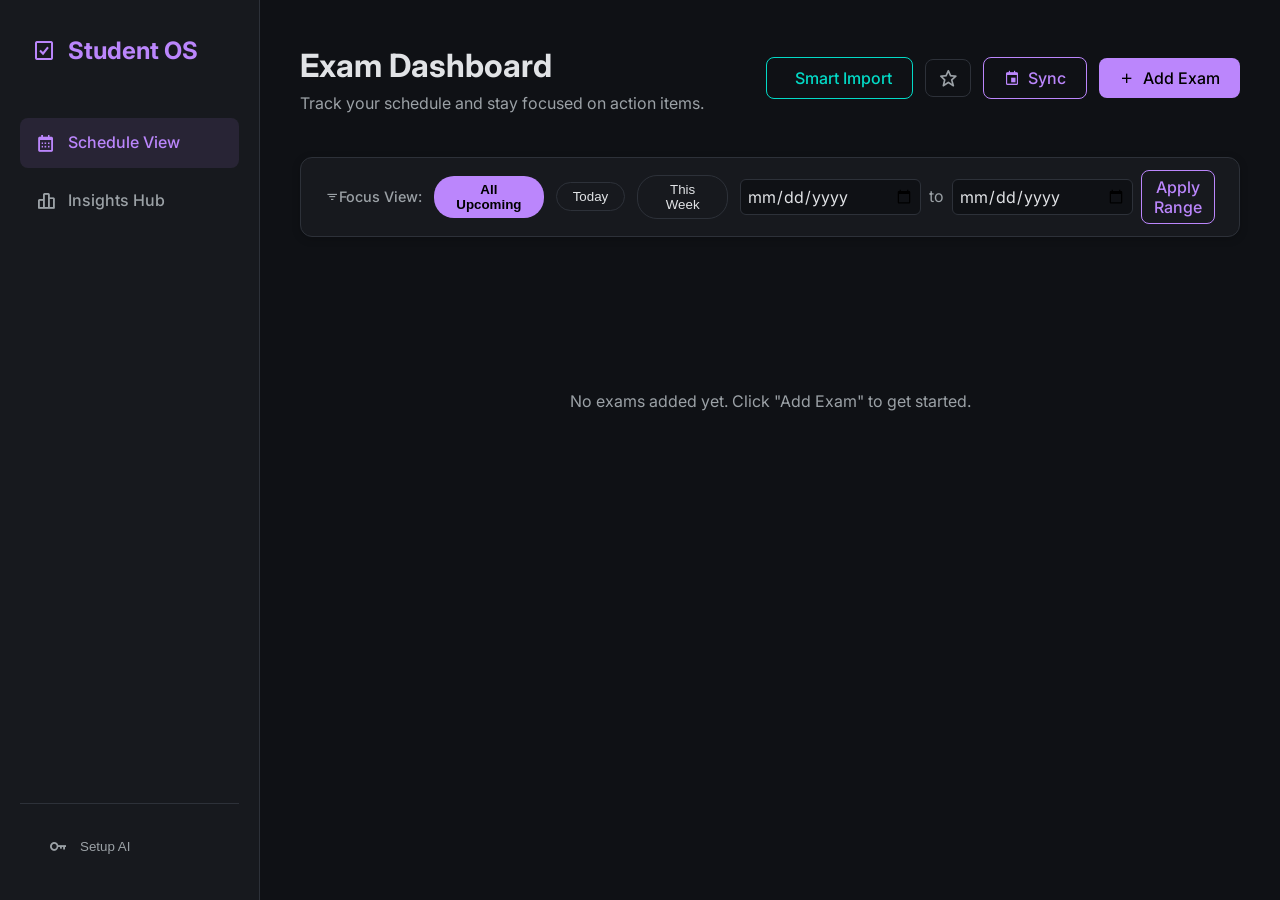
==== index.html @ a6739e1b "feat: initial architect setup for exam-dashboard" ====
<!DOCTYPE html>
<html lang="en">

<head>
    <meta charset="UTF-8">
    <meta name="viewport" content="width=device-width, initial-scale=1.0">
    <title>Exam Study Dashboard</title>
    <link rel="stylesheet" href="src/styles.css">
    <link href="https://fonts.googleapis.com/css2?family=Inter:wght@400;500;600;700&display=swap" rel="stylesheet">
    <link href="https://unpkg.com/boxicons@2.1.4/css/boxicons.min.css" rel="stylesheet">
    <script src="https://apis.google.com/js/api.js"></script>
    <script src="https://accounts.google.com/gsi/client"></script>
</head>

<body>
    <div class="app-layout">
        <!-- Persistent Sidebar -->
        <aside class="sidebar">
            <div class="sidebar-logo">
                <i class='bx bx-check-square'></i> Student OS
            </div>
            <nav class="nav-menu">
                <div class="nav-item">
                    <a href="index.html" class="sidebar-link active">
                        <i class='bx bx-calendar'></i> Schedule View
                    </a>
                </div>
                <div class="nav-item">
                    <a href="analytics.html" class="sidebar-link">
                        <i class='bx bx-bar-chart-alt-2'></i> Insights Hub
                    </a>
                </div>
            </nav>

            <div class="sidebar-footer" style="margin-top: auto; padding-top: 20px; border-top: 1px solid var(--border-color);">
                <button id="api-settings-btn" class="sidebar-link" style="width: 100%; background: transparent; border: none; cursor: pointer; text-align: left; transition: all 0.3s;">
                    <i class='bx bx-key'></i> <span id="api-key-label">Setup AI</span>
                </button>
            </div>
        </aside>

        <div class="app-container">
            <header class="app-header">
                <div class="header-content">
                    <h1>Exam Dashboard</h1>
                    <p>Track your schedule and stay focused on action items.</p>
                </div>
                
                <div class="header-actions" style="display: flex; gap: 12px; align-items: center;">
                    <button id="smart-import-btn" class="secondary-btn" title="AI Import">
                        <i class='bx bx-sparkles'></i> Smart Import
                    </button>
                    <button id="open-vault-btn" class="icon-btn" title="Special Dates"
                        style="background: transparent; color: var(--text-secondary); border: 1px solid var(--border-color); padding: 8px 12px; border-radius: 8px; display: flex; align-items: center; gap: 4px;">
                        <i class='bx bx-star'></i>
                    </button>
                    <button id="header-sync-btn" class="secondary-btn" title="Calendar Sync">
                        <i class='bx bx-calendar-event'></i> Sync
                    </button>
                    <button id="add-exam-btn" class="primary-btn">
                        <i class='bx bx-plus'></i> Add Exam
                    </button>
                </div>
            </header>

        <main class="dashboard">
            <!-- Time Filters Control Bar -->
            <div class="filter-bar" style="display: flex; gap: 12px; background: var(--surface-color); padding: 12px 24px; border-radius: 12px; box-shadow: 0 2px 8px rgba(0,0,0,0.2); border: 1px solid var(--border-color); margin-bottom: 24px; align-items: center;">
                <span class="filter-label" style="color: var(--text-secondary); font-size: 0.9rem; font-weight: 500; flex-shrink: 0; white-space: nowrap;"><i class='bx bx-filter'></i> Focus View:</span>
                <button class="filter-btn active" data-filter="all" style="background: var(--primary-color); color: #000; border: none; padding: 6px 16px; border-radius: 20px; font-weight: 600; cursor: pointer;">All Upcoming</button>
                <button class="filter-btn" data-filter="today" style="background: transparent; color: var(--text-primary); border: 1px solid var(--border-color); padding: 6px 16px; border-radius: 20px; font-weight: 500; cursor: pointer;">Today</button>
                <button class="filter-btn" data-filter="week" style="background: transparent; color: var(--text-primary); border: 1px solid var(--border-color); padding: 6px 16px; border-radius: 20px; font-weight: 500; cursor: pointer;">This Week</button>
                <div class="custom-range-picker" style="margin-left: auto; display: flex; align-items: center; gap: 8px; flex-shrink: 0;">
                    <input type="date" id="filter-start-date" style="padding: 6px; border-radius: 6px; border: 1px solid var(--border-color); background: var(--bg-color); color: var(--text-primary); font-family: 'Inter';">
                    <span class="range-separator" style="color: var(--text-secondary)">to</span>
                    <input type="date" id="filter-end-date" style="padding: 6px; border-radius: 6px; border: 1px solid var(--border-color); background: var(--bg-color); color: var(--text-primary); font-family: 'Inter';">
                    <button class="secondary-btn" id="apply-custom-filter-btn" style="padding: 6px 12px;">Apply Range</button>
                </div>
            </div>

            <div class="closest-exam-section" id="closest-exam-section">
                <!-- Highlighted closest exam will go here -->
            </div>

            <div class="exams-grid" id="exams-grid">
                <!-- Exam cards will be rendered here -->
            </div>

            <!-- Special Dates Vault (Hidden Sidebar) -->
            <aside id="special-vault" class="vault-sidebar">
                <div class="vault-header">
                    <h2><i class='bx bx-star'></i> Special Dates</h2>
                    <button class="icon-btn close-vault-btn" id="close-vault-btn"><i class='bx bx-x'></i></button>
                </div>
                <p class="vault-desc">Moed C and Special exams are kept here until needed to keep your main dashboard
                    clean.</p>
                <div class="vault-grid" id="vault-grid">
                    <!-- Vaulted cards rendered here -->
                </div>
            </aside>

        </main>
    </div>

    <!-- Smart Import Modal -->
    <div id="import-modal" class="modal">
        <div class="modal-content">
            <div class="modal-header">
                <h2>Smart Import Exams</h2>
                <button class="close-btn" id="close-import-btn"><i class='bx bx-x'></i></button>
            </div>
            <div class="form-group">
                <label for="import-text">Paste Exam Schedule</label>
                <textarea id="import-text" rows="6"
                    placeholder="Paste text containing dates, times, and exam names...&#10;Example:&#10;Calculus III - 15/04/2026 at 14:00&#10;May 2nd 10am: Physics Midterm"></textarea>
                <p style="font-size: 0.8rem; color: var(--text-secondary); margin-top: 8px;">Our AI-powered parser will
                    automatically extract the details.</p>
            </div>

            <div id="import-preview-section" style="display: none;">
                <h3 style="margin: 16px 0 8px; font-size: 1rem;">Detected Exams (<span id="detected-count">0</span>)
                </h3>
                <div id="import-preview-list"
                    style="max-height: 200px; overflow-y: auto; background: var(--bg-color); border-radius: 8px; border: 1px solid var(--border-color); padding: 8px;">
                    <!-- Preview items go here -->
                </div>
            </div>

            <div class="modal-footer" style="display: flex; gap: 12px;">
                <button id="parse-text-btn" class="secondary-btn full-width">Preview</button>
                <div id="import-actions" style="display: none; width: 100%; gap: 12px;">
                    <button id="back-to-edit-btn" class="secondary-btn" style="flex: 1;">Back to Edit</button>
                    <button id="confirm-import-btn" class="primary-btn" style="flex: 2;">Import Selected</button>
                </div>
            </div>
        </div>
    </div>

    <!-- Add Exam Modal -->
    <div id="exam-modal" class="modal">
        <div class="modal-content">
            <div class="modal-header">
                <h2>Add New Exam</h2>
                <button class="close-btn" id="close-modal-btn"><i class='bx bx-x'></i></button>
            </div>
            <form id="exam-form">
                <div class="form-group">
                    <label for="exam-title">Exam Title</label>
                    <input type="text" id="exam-title" required placeholder="e.g., Advanced Mathematics" list="course-list">
                    <datalist id="course-list">
                        <!-- Options will be populated via JS -->
                    </datalist>
                </div>
                <div class="form-row">
                    <div class="form-group" style="flex: 2;">
                        <label for="exam-date">Date</label>
                        <input type="date" id="exam-date" required>
                    </div>
                    <div class="form-group" style="flex: 1.5;">
                        <label for="exam-time">Time</label>
                        <input type="time" id="exam-time">
                    </div>
                </div>
                    <div class="form-group" style="flex: 1;">
                        <label for="exam-moed">Moed</label>
                        <select id="exam-moed">
                            <option value="">None</option>
                            <option value="A">Moed A</option>
                            <option value="B">Moed B</option>
                            <option value="C">Moed C / Special</option>
                        </select>
                    </div>
                </div>
                <div class="form-group">
                    <label>Syllabus Topics (Preparation for Harvester)</label>
                    <div style="padding: 12px; background: rgba(187, 134, 252, 0.05); border: 1px dashed var(--primary-color); border-radius: 8px; color: var(--text-secondary); font-size: 0.9rem; margin-bottom: 12px;">
                        <i class='bx bx-info-circle' style="color: var(--primary-color);"></i> Topics will be auto-generated by the Syllabus Harvester module in a future update.
                    </div>
                </div>
                <div class="form-group">
                    <label>Study Checklist</label>
                    <div class="checklist-input-group">
                        <input type="text" id="checklist-item-input" placeholder="Add a study topic...">
                        <button type="button" id="add-checklist-item-btn" class="secondary-btn">Add</button>
                    </div>
                    <ul id="checklist-preview" class="checklist-preview">
                        <!-- Preview checklist items here -->
                    </ul>
                </div>
                <div class="modal-footer">
                    <button type="submit" class="primary-btn full-width">Save Exam</button>
                </div>
            </form>
        </div>
    </div>
    <!-- Conflict Resolution Modal -->
    <div id="conflict-modal" class="modal">
        <div class="modal-content">
            <div class="modal-header">
                <h2>Resolve Schedule Conflict</h2>
                <button class="close-btn" id="close-conflict-btn"><i class='bx bx-x'></i></button>
            </div>
            <div style="padding-bottom: 16px;">
                <p style="color: var(--text-secondary); margin-bottom: 16px; font-size: 0.95rem;">
                    These exams overlap. Choose one as your <strong>Main Focus</strong>. The other will be marked as
                    <strong>Delayed</strong> for Moed B/Special.<br><br>
                    <small><em>Tip: Priority should be given to a repeating mandatory course (קורס חובה
                            חוזר).</em></small>
                </p>
                <div id="conflict-options"
                    style="display: flex; flex-direction: column; gap: 12px; margin-bottom: 20px;">
                    <!-- Radio buttons will be injected here -->
                </div>
            </div>
            <div class="modal-footer">
                <button id="save-conflict-btn" class="primary-btn full-width">Confirm Main Focus</button>
            </div>
        </div>
    </div>
    <!-- Compare/Lift Modal for Stacked Cards -->
    <div id="compare-modal" class="modal">
        <div class="modal-content" style="max-width: 800px;">
            <div class="modal-header">
                <h2>Exam Stack Details</h2>
                <button class="close-btn" id="close-compare-btn"><i class='bx bx-x'></i></button>
            </div>
            <div style="padding-bottom: 16px;">
                <p style="color: var(--text-secondary); margin-bottom: 24px; font-size: 0.95rem;">
                    Here are the conflicting exams currently grouped in this stack.
                </p>
                <div id="compare-grid" class="exams-grid"
                    style="grid-template-columns: repeat(auto-fit, minmax(300px, 1fr));">
                    <!-- Cards will be injected here -->
                </div>
            </div>
            <div class="modal-footer" style="display: flex; gap: 12px; justify-content: flex-end;">
                <button id="switch-conflict-btn" class="secondary-btn"><i class='bx bx-transfer'></i> Switch
                    Selection</button>
                <button id="undo-conflict-btn" class="danger-btn"><i class='bx bx-undo'></i> Reset Conflict</button>
                <button id="close-compare-footer-btn" class="primary-btn">Done</button>
            </div>
        </div>
    </div>
    <!-- Google Sync Review Modal -->
    <div id="sync-modal" class="modal">
        <div class="modal-content" style="max-width: 600px;">
            <div class="modal-header">
                <h2>Google Calendar Sync</h2>
                <button class="close-btn" id="close-sync-modal-btn"><i class='bx bx-x'></i></button>
            </div>
            <div style="padding-bottom: 16px;">
                <p style="color: var(--text-secondary); margin-bottom: 16px; font-size: 0.95rem;">
                    The dashboard is the master. Syncing will overwrite events in your <strong>'Student OS - Test'</strong> calendar.
                </p>
                <div id="sync-review-list" style="display: flex; flex-direction: column; gap: 8px; max-height: 400px; overflow-y: auto; background: var(--bg-color); border-radius: 8px; border: 1px solid var(--border-color); padding: 8px;">
                    <!-- Sync items injected here -->
                </div>
            </div>
            <div class="modal-footer" style="display: flex; gap: 12px;">
                <button id="start-sync-btn" class="primary-btn full-width">Start Syncing</button>
            </div>
        </div>
    </div>

    <script type="module" src="./src/app.js?v=3"></script>
    <script type="module" src="./src/google_sync.js"></script>
    <script type="module" src="./src/api_modal_manager.js"></script>
</body>

</html>
---- src/styles.css ----
:root {
    --bg-color: #0f1115;
    --surface-color: #17191e;
    --surface-hover: #1e2128;
    --primary-color: #bb86fc;
    --primary-hover: #9c63e6;
    --secondary-color: #03dac6;
    --text-primary: #e1e3e6;
    --text-secondary: #9ba1a6;
    --danger-color: #ff5252;
    --border-color: #2d3139;
    --card-radius: 12px;
    --transition-speed: 0.3s;
    --sidebar-width: 260px;
}

/* Analytics Page Specific Theme (Deep Blue / Slate) */
body.analytics-page {
    --bg-color: #0a0f1d;
    --surface-color: #111a2e;
    --surface-hover: #16223b;
    --primary-color: #4facfe;
    --primary-hover: #00f2fe;
    --border-color: #1d2b4a;
}

* {
    box-sizing: border-box;
    margin: 0;
    padding: 0;
}

body {
    font-family: 'Inter', sans-serif;
    background-color: var(--bg-color);
    color: var(--text-primary);
    line-height: 1.6;
    -webkit-font-smoothing: antialiased;
}

.app-layout {
    display: flex;
    min-height: 100vh;
}

.sidebar {
    width: var(--sidebar-width);
    height: 100vh;
    background-color: var(--surface-color);
    border-right: 1px solid var(--border-color);
    position: fixed;
    top: 0;
    left: 0;
    padding: 32px 20px;
    display: flex;
    flex-direction: column;
    z-index: 1000;
    transition: width var(--transition-speed);
}

.sidebar-logo {
    font-size: 1.5rem;
    font-weight: 700;
    color: var(--primary-color);
    display: flex;
    align-items: center;
    gap: 12px;
    margin-bottom: 48px;
    padding: 0 12px;
}

.nav-menu {
    list-style: none;
    flex: 1;
}

.nav-item {
    margin-bottom: 8px;
}

.sidebar-link {
    display: flex;
    align-items: center;
    gap: 12px;
    padding: 12px 16px;
    color: var(--text-secondary);
    text-decoration: none;
    border-radius: 8px;
    font-weight: 500;
    transition: all var(--transition-speed);
}

.sidebar-link i {
    font-size: 1.25rem;
}

.sidebar-link:hover {
    background-color: var(--surface-hover);
    color: var(--text-primary);
}

/* Sidebar Footer (Stage 6.5) */
.sidebar-footer {
    padding: 0 12px;
    margin-top: auto;
}

#api-settings-btn.active {
    color: var(--secondary-color);
    background-color: rgba(3, 218, 198, 0.05);
}

#api-settings-btn.active i {
    color: var(--secondary-color) !important;
}

.sidebar-link.active {
    background-color: rgba(187, 134, 252, 0.1);
    color: var(--primary-color);
}

body.analytics-page .sidebar-link.active {
    background-color: rgba(79, 172, 254, 0.1);
    color: var(--primary-color);
}

.app-container {
    flex: 1;
    margin-left: var(--sidebar-width);
    padding: 40px;
    max-width: 1400px;
}

/* Header */
.app-header {
    display: flex;
    justify-content: space-between;
    align-items: center;
    margin-bottom: 40px;
    flex-wrap: wrap;
    gap: 16px;
}

.app-header h1 {
    font-size: 2rem;
    font-weight: 700;
}

.app-header p {
    color: var(--text-secondary);
    font-size: 1rem;
}

/* Buttons */
.primary-btn,
.secondary-btn,
.danger-btn {
    display: inline-flex;
    align-items: center;
    justify-content: center;
    gap: 8px;
    padding: 10px 20px;
    border: none;
    border-radius: 8px;
    font-size: 1rem;
    font-weight: 500;
    cursor: pointer;
    transition: background-color var(--transition-speed), transform 0.1s;
    font-family: 'Inter', sans-serif;
}

.primary-btn {
    background-color: var(--primary-color);
    color: #000;
}

.primary-btn:hover {
    background-color: var(--primary-hover);
    transform: translateY(-2px);
}

.secondary-btn {
    background-color: transparent;
    color: var(--primary-color);
    border: 1px solid var(--primary-color);
}

#smart-import-btn {
    border-color: var(--secondary-color);
    color: var(--secondary-color);
}

#smart-import-btn:hover {
    background-color: rgba(3, 218, 198, 0.1);
    box-shadow: 0 0 12px rgba(3, 218, 198, 0.2);
}

#api-settings-btn:hover {
    background-color: rgba(187, 134, 252, 0.1);
    box-shadow: 0 0 12px rgba(187, 134, 252, 0.2);
}

.secondary-btn:hover {
    background-color: rgba(187, 134, 252, 0.1);
}

.danger-btn {
    background-color: transparent;
    color: var(--danger-color);
    padding: 6px 12px;
}

.danger-btn:hover {
    background-color: rgba(207, 102, 121, 0.1);
}

.full-width {
    width: 100%;
}

/* Dashboard Sections */
.dashboard {
    display: flex;
    flex-direction: column;
    gap: 32px;
    transition: margin-right 0.3s ease;
    /* For when sidebar opens */
}

.dashboard.vault-open {
    margin-right: 320px;
}

.closest-exam-section {
    margin-bottom: 24px;
}

/* Vault Sidebar */
.vault-sidebar {
    position: fixed;
    top: 200px; /* Offset to stay below header buttons */
    right: -360px;
    width: 320px;
    height: calc(100vh - 200px);
    background-color: var(--surface-color);
    border-left: 1px solid var(--border-color);
    box-shadow: -4px 0 15px rgba(0, 0, 0, 0.5);
    padding: 24px;
    overflow-y: auto;
    transition: right 0.3s ease;
    z-index: 900;
    display: flex;
    flex-direction: column;
}

/* Compact Filter Bar Animations */
.filter-label {
    transition: max-width 0.4s ease, opacity 0.3s ease, margin 0.3s ease;
    overflow: hidden;
    display: inline-flex !important;
    align-items: center;
    max-width: 150px;
    opacity: 1;
}

.dashboard.vault-open .filter-label {
    max-width: 0;
    opacity: 0;
    margin-right: -12px !important; /* Counteract the gap */
}

.range-separator {
    transition: opacity 0.3s ease;
}

.dashboard.vault-open .range-separator {
    opacity: 0;
}

.filter-bar {
    transition: gap 0.3s ease;
}

.dashboard.vault-open .filter-bar {
    gap: 8px;
}

.custom-range-picker input {
    transition: padding 0.3s ease, width 0.3s ease;
}

.dashboard.vault-open .custom-range-picker input {
    padding: 6px 4px;
}

.vault-sidebar.open {
    right: 0;
}

.vault-header {
    display: flex;
    justify-content: space-between;
    align-items: center;
    margin-bottom: 12px;
}

.vault-header h2 {
    font-size: 1.2rem;
    color: var(--primary-color);
    display: flex;
    align-items: center;
    gap: 8px;
}

.vault-desc {
    font-size: 0.85rem;
    color: var(--text-secondary);
    margin-bottom: 24px;
    line-height: 1.4;
}

.vault-grid {
    display: flex;
    flex-direction: column;
    gap: 16px;
}


/* Exam Card */
.exam-card {
    background-color: var(--surface-color);
    border-radius: var(--card-radius);
    padding: 24px;
    border: 1px solid var(--border-color);
    transition: transform var(--transition-speed), box-shadow var(--transition-speed);
}

.exam-card:hover {
    transform: translateY(-4px);
    box-shadow: 0 10px 20px rgba(0, 0, 0, 0.3);
}

.exam-card.highlighted {
    border: 2px solid var(--primary-color);
    box-shadow: 0 0 15px rgba(187, 134, 252, 0.2);
    position: relative;
}

.exam-card.highlighted::before {
    content: 'Closest Exam';
    position: absolute;
    top: -12px;
    left: 20px;
    background-color: var(--primary-color);
    color: #000;
    font-size: 0.75rem;
    font-weight: 700;
    padding: 4px 12px;
    border-radius: 12px;
    text-transform: uppercase;
}

.exam-card.overlap {
    border: 2px solid var(--danger-color);
    box-shadow: 0 0 10px rgba(207, 102, 121, 0.15);
}

.exam-card.delayed {
    opacity: 0.7;
    filter: grayscale(0.6);
    transition: opacity 0.3s, filter 0.3s;
}

.exam-card.delayed:hover {
    opacity: 0.9;
    filter: grayscale(0);
}

/* Deck of Cards Stack Logic */
.exam-stack {
    position: relative;
    width: 100%;
    cursor: pointer;
    transition: transform 0.2s ease;
}

.exam-stack:hover {
    transform: translateY(-2px);
}

.exam-stack .exam-card {
    position: relative;
    z-index: 10 !important;
    /* Main focus card is on top */
    transition: transform 0.3s ease, margin 0.3s ease, box-shadow 0.3s ease;
    box-shadow: 0 12px 32px rgba(0, 0, 0, 1) !important;
    transform: scale(0.94) !important;
    transform-origin: bottom center !important;
    /* Extremely deep shadow */
}



.exam-stack .exam-card.stacked-behind,
.exam-stack .exam-card.delayed.stacked-behind {
    position: absolute;
    top: 0;
    left: 0;
    width: 100%;
    z-index: 1 !important;
    /* Clean Center Deck: Only rotation, no translation offset */
    transform: rotate(5deg) !important;
    pointer-events: none;
    border: 1px solid rgba(255, 255, 255, 0.1);
    box-shadow: -4px 4px 12px rgba(0, 0, 0, 0.8) !important;
    background-color: var(--surface-color) !important;
    opacity: 1 !important;
    filter: brightness(0.75) !important;
}

/* Hide clutter on the stacked card, keep only title and badge */
.exam-card.stacked-behind .exam-date-time,
.exam-card.stacked-behind .progress-container,
.exam-card.stacked-behind .checklist,
.exam-card.stacked-behind .card-actions,
.exam-card.stacked-behind .resolve-btn {
    display: none !important;
}

/* Adjust title placement on the back card to peek out more */
.exam-card.stacked-behind .card-header {
    padding-top: 8px !important;
    padding-bottom: 4px !important;
}

.exam-card.stacked-behind .exam-title {
    margin-top: 0 !important;
    font-size: 1.05rem !important;
    padding-right: 120px;
    /* Make room for the mini label */
}

/* Hovering over the entire stack creates a pronounced peek effect */
.exam-stack:hover .exam-card.stacked-behind {
    transform: rotate(8deg) !important;
    pointer-events: none;
    z-index: 1;
}

/* Mini label for the stacked card edge */
.stacked-mini-label {
    position: absolute;
    top: -4px;
    left: -4px;
    /* Moved directly onto the rotated top-left corner point */
    font-size: 14px;
    color: var(--primary-color);
    background: var(--surface-color);
    padding: 4px 8px;
    border-radius: 4px;
    box-shadow: 0 2px 8px rgba(0, 0, 0, 0.8);
    font-weight: 700;
    text-transform: uppercase;
    z-index: 2;
}

.reset-conflict-btn {
    background: transparent;
    color: var(--text-secondary);
    border: 1px solid var(--border-color);
    padding: 2px 8px;
    border-radius: 6px;
    font-size: 0.75rem;
    font-weight: 500;
    cursor: pointer;
    transition: all 0.2s;
    display: inline-flex;
    align-items: center;
    gap: 4px;
}

.reset-conflict-btn:hover {
    color: var(--text-primary);
    background: rgba(255, 255, 255, 0.05);
    border-color: var(--text-secondary);
}

.badge-overlap {
    background-color: rgba(207, 102, 121, 0.15);
    color: var(--danger-color);
    padding: 4px 8px;
    border-radius: 6px;
    font-size: 0.75rem;
    font-weight: 600;
    display: inline-flex;
    align-items: center;
    gap: 4px;
    margin-bottom: 8px;
    cursor: help;
    border: 1px solid rgba(207, 102, 121, 0.3);
}

.badge-attending {
    background-color: rgba(3, 218, 198, 0.15);
    color: var(--secondary-color);
    padding: 4px 8px;
    border-radius: 6px;
    font-size: 0.75rem;
    font-weight: 600;
    display: inline-flex;
    align-items: center;
    gap: 4px;
    margin-bottom: 8px;
}

.badge-special {
    background-color: rgba(255, 152, 0, 0.15);
    color: #ff9800;
    padding: 4px 8px;
    border-radius: 6px;
    font-size: 0.75rem;
    font-weight: 600;
    display: inline-flex;
    align-items: center;
    gap: 4px;
    margin-bottom: 8px;
}

/* Analytics Risk Badges */
.badge-must-take {
    background-color: rgba(3, 218, 198, 0.15); /* Secondary color safe green */
    color: var(--secondary-color);
    padding: 4px 8px;
    border-radius: 6px;
    font-size: 0.75rem;
    font-weight: 600;
    display: inline-flex;
    align-items: center;
    gap: 4px;
    margin-bottom: 8px;
}

.badge-risk-moderate {
    background-color: rgba(255, 235, 59, 0.15);
    color: #fdd835;
    padding: 4px 8px;
    border-radius: 6px;
    font-size: 0.75rem;
    font-weight: 600;
    display: inline-flex;
    align-items: center;
    gap: 4px;
    margin-bottom: 8px;
}

.badge-risk-high {
    background-color: rgba(255, 152, 0, 0.2);
    color: #ffb74d;
    padding: 4px 8px;
    border-radius: 6px;
    font-size: 0.75rem;
    font-weight: 600;
    display: inline-flex;
    align-items: center;
    gap: 4px;
    margin-bottom: 8px;
}

.badge-risk-critical {
    background-color: rgba(207, 102, 121, 0.2);
    color: var(--danger-color);
    padding: 4px 8px;
    border-radius: 6px;
    font-size: 0.75rem;
    font-weight: 600;
    display: inline-flex;
    align-items: center;
    gap: 4px;
    margin-bottom: 8px;
    border: 1px solid rgba(207, 102, 121, 0.4);
}

.resolve-btn {
    background-color: var(--danger-color);
    color: #fff;
    border: none;
    padding: 6px 12px;
    border-radius: 6px;
    font-size: 0.8rem;
    font-weight: 600;
    cursor: pointer;
    transition: opacity 0.2s;
    width: 100%;
    margin-bottom: 12px;
}

.resolve-btn:hover {
    opacity: 0.8;
}

.conflict-option {
    border: 1px solid var(--border-color);
    border-radius: 8px;
    padding: 12px;
    cursor: pointer;
    transition: all 0.2s;
    display: flex;
    align-items: center;
    gap: 12px;
}

.conflict-option:hover {
    background-color: rgba(255, 255, 255, 0.05);
}

.conflict-option.selected {
    border-color: var(--secondary-color);
    background-color: rgba(3, 218, 198, 0.05);
}

.card-header {
    display: flex;
    justify-content: space-between;
    align-items: flex-start;
    margin-bottom: 16px;
}

.exam-title {
    font-size: 1.25rem;
    font-weight: 600;
    color: var(--text-primary);
}

.exam-date-time {
    display: flex;
    gap: 16px;
    color: var(--text-secondary);
    font-size: 0.9rem;
    margin-top: 8px;
}

.exam-date-time i {
    color: var(--primary-color);
}

.countdown {
    background-color: rgba(187, 134, 252, 0.1);
    color: var(--primary-color);
    padding: 12px 16px;
    border-radius: 8px;
    font-family: monospace;
    font-size: 1.1rem;
    font-weight: 600;
    text-align: center;
    margin-bottom: 24px;
}

/* Grid Layout */
.exams-grid {
    display: grid;
    grid-template-columns: repeat(auto-fill, minmax(320px, 1fr));
    gap: 24px;
}

/* Progress Bar */
.progress-container {
    margin-bottom: 16px;
}

.progress-header {
    display: flex;
    justify-content: space-between;
    font-size: 0.85rem;
    color: var(--text-secondary);
    margin-bottom: 8px;
}

.progress-bar {
    width: 100%;
    height: 8px;
    background-color: var(--border-color);
    border-radius: 4px;
    overflow: hidden;
}

.progress-fill {
    height: 100%;
    background-color: var(--secondary-color);
    width: 0%;
    transition: width 0.5s ease-out;
}

/* Checklist */
.checklist {
    list-style: none;
    margin-top: 16px;
    max-height: 200px;
    overflow-y: auto;
}

.checklist-item {
    display: flex;
    align-items: center;
    gap: 12px;
    margin-bottom: 10px;
    padding-right: 8px;
}

.checklist-item label {
    flex: 1;
    font-size: 0.95rem;
    cursor: pointer;
    word-break: break-word;
    transition: color 0.2s;
}

.checklist-item input[type="checkbox"] {
    width: 18px;
    height: 18px;
    cursor: pointer;
    accent-color: var(--secondary-color);
}

.checklist-item.completed label {
    text-decoration: line-through;
    color: var(--text-secondary);
}

/* Modal */
.modal {
    display: none;
    position: fixed;
    top: 0;
    left: 0;
    width: 100%;
    height: 100%;
    background-color: rgba(0, 0, 0, 0.7);
    backdrop-filter: blur(4px);
    z-index: 1000;
    align-items: center;
    justify-content: center;
}

.modal.active {
    display: flex;
    animation: modalIn 0.3s cubic-bezier(0.4, 0, 0.2, 1);
}

.modal.closing {
    display: flex;
    animation: modalOut 0.2s cubic-bezier(0.4, 0, 0.2, 1) forwards;
}

@keyframes modalIn {
    from {
        opacity: 0;
        transform: scale(0.95) translateY(-20px);
    }
    to {
        opacity: 1;
        transform: scale(1) translateY(0);
    }
}

@keyframes modalOut {
    from {
        opacity: 1;
        transform: scale(1) translateY(0);
    }
    to {
        opacity: 0;
        transform: scale(0.95) translateY(-20px);
    }
}

.modal-content {
    background-color: var(--surface-color);
    border-radius: var(--card-radius);
    width: 100%;
    max-width: 500px;
    padding: 32px;
    border: 1px solid var(--border-color);
    box-shadow: 0 20px 40px rgba(0, 0, 0, 0.4);
    max-height: 90vh;
    overflow-y: auto;
}

.modal-header {
    display: flex;
    justify-content: space-between;
    align-items: center;
    margin-bottom: 24px;
}

.close-btn {
    background: transparent;
    border: none;
    color: var(--text-secondary);
    font-size: 1.5rem;
    cursor: pointer;
    transition: color 0.2s;
}

.close-btn:hover {
    color: var(--text-primary);
}

/* Form Styles */
.form-group {
    margin-bottom: 20px;
}

.form-row {
    display: flex;
    gap: 16px;
}

.form-row .form-group {
    flex: 1;
}

label {
    display: block;
    margin-bottom: 8px;
    font-size: 0.9rem;
    color: var(--text-secondary);
}

input[type="text"],
input[type="date"],
input[type="time"] {
    width: 100%;
    padding: 12px;
    background-color: var(--bg-color);
    border: 1px solid var(--border-color);
    border-radius: 8px;
    color: var(--text-primary);
    font-family: inherit;
    font-size: 1rem;
    transition: border-color 0.2s;
}

input[type="text"]:focus,
input[type="date"]:focus,
input[type="time"]:focus,
select:focus {
    outline: none;
    border-color: var(--primary-color);
}

select {
    width: 100%;
    padding: 12px;
    background-color: var(--bg-color);
    border: 1px solid var(--border-color);
    border-radius: 8px;
    color: var(--text-primary);
    font-family: inherit;
    font-size: 1rem;
    cursor: pointer;
    transition: border-color 0.2s;
    appearance: none;
}

.moed-badge {
    background-color: var(--primary-color);
    color: #000;
    padding: 2px 6px;
    border-radius: 4px;
    font-size: 0.75rem;
    font-weight: 700;
    margin-left: 8px;
    vertical-align: middle;
}

.conflict-note {
    display: none;
}

.checklist-input-group {
    display: flex;
    gap: 12px;
    margin-bottom: 16px;
}

.checklist-preview {
    list-style: none;
}

.checklist-preview li {
    display: flex;
    justify-content: space-between;
    align-items: center;
    padding: 8px 12px;
    background-color: var(--bg-color);
    border-radius: 6px;
    margin-bottom: 8px;
    font-size: 0.9rem;
}

.preview-actions {
    display: flex;
    gap: 4px;
}

.icon-btn {
    background: transparent;
    border: none;
    color: var(--text-secondary);
    font-size: 1.25rem;
    cursor: pointer;
    transition: color 0.2s, transform 0.1s;
    padding: 4px;
    border-radius: 4px;
}

.icon-btn:hover {
    background-color: rgba(255, 255, 255, 0.05);
    transform: translateY(-1px);
}

.icon-btn.edit-btn:hover {
    color: var(--primary-color);
}

.icon-btn.danger-btn:hover {
    color: var(--danger-color);
    background-color: rgba(207, 102, 121, 0.1);
}

.card-actions {
    display: flex;
    gap: 8px;
}

.modal-footer {
    margin-top: 32px;
}

/* Responsive Design */
@media (max-width: 768px) {
    .app-header {
        flex-direction: column;
        align-items: flex-start;
    }

    .primary-btn,
    .secondary-btn {
        width: 100%;
    }

    .exams-grid {
        grid-template-columns: 1fr;
    }

    .modal-content {
        padding: 24px;
        margin: 16px;
        width: calc(100% - 32px);
    }
}

/* Scrollbar styling */
::-webkit-scrollbar {
    width: 8px;
}

::-webkit-scrollbar-track {
    background: var(--bg-color);
}

::-webkit-scrollbar-thumb {
    background: var(--border-color);
    border-radius: 4px;
}

::-webkit-scrollbar-thumb:hover {
    background: var(--text-secondary);
}

/* Toast Notification */
.ui-toast {
    position: fixed;
    bottom: -100px;
    left: 50%;
    transform: translateX(-50%);
    background: var(--surface-color);
    color: var(--primary-color);
    padding: 12px 24px;
    border-radius: 8px;
    box-shadow: 0 4px 12px rgba(0, 0, 0, 0.4);
    display: flex;
    align-items: center;
    gap: 8px;
    font-weight: 500;
    z-index: 10000;
    transition: bottom 0.4s cubic-bezier(0.175, 0.885, 0.32, 1.275);
    border: 1px solid rgba(187, 134, 252, 0.3);
}

.ui-toast.show {
    bottom: 32px;
}

/* Sync Modal Styling */
.sync-item {
    transition: background-color 0.2s;
    border-radius: 6px;
    margin-bottom: 4px;
}

.sync-item:hover {
    background-color: var(--surface-hover) !important;
}

.sync-item input[type="checkbox"] {
    cursor: pointer;
}

.sync-item .bx-error {
    font-size: 1.1rem;
    vertical-align: middle;
    margin-left: 4px;
}

/* Collapsible Unassigned Section */
#unassigned-details summary::-webkit-details-marker {
    display: none;
}

#unassigned-details summary {
    display: flex;
    align-items: center;
    justify-content: space-between;
    transition: background-color 0.2s;
    border-radius: 12px;
}

#unassigned-details[open] #unassigned-toggle-icon {
    transform: rotate(180deg);
}

#unassigned-details summary:hover {
    background: rgba(255, 152, 0, 0.08);
}
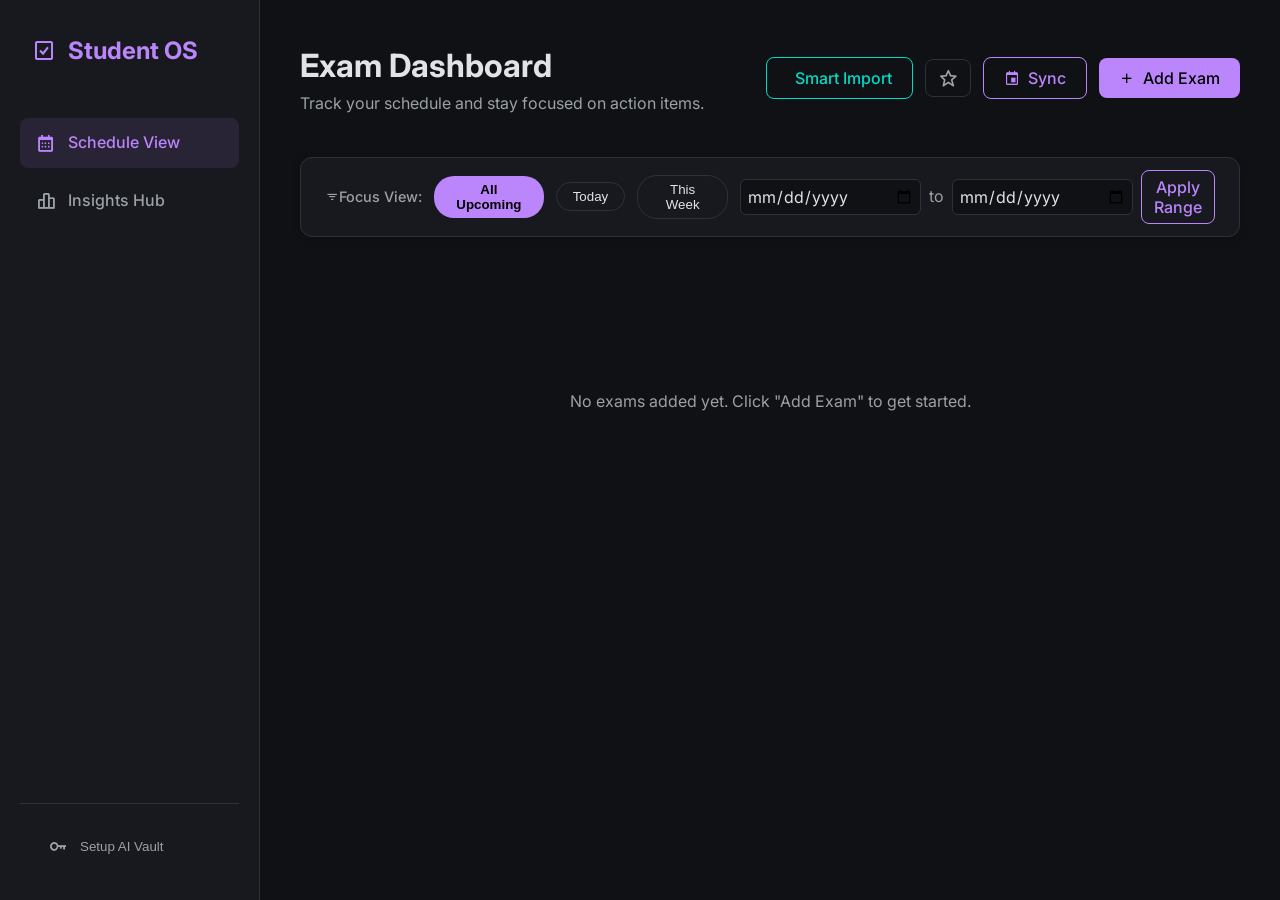
==== commit 4075f790: "feat: need more work on the semester  different. also the graph. implement syllabus harvester chrome" ====
--- a/index.html
+++ b/index.html
@@ -262,6 +262,36 @@
         </div>
     </div>
 
+    <!-- Identity Resolution Modal (Similarity Match) -->
+    <div id="identity-modal" class="modal">
+        <div class="modal-content" style="max-width: 500px;">
+            <div class="modal-header">
+                <h2><i class='bx bx-git-merge'></i> Course Match Detected</h2>
+                <button class="close-btn" id="close-identity-btn"><i class='bx bx-x'></i></button>
+            </div>
+            <div style="padding: 16px 0;">
+                <p style="color: var(--text-primary); font-weight: 500; margin-bottom: 12px;">The syllabus for <span id="syllabus-course-name" style="color: var(--primary-color);"></span> is similar to an existing course:</p>
+                
+                <div id="identity-candidates-list" style="margin-bottom: 16px; max-height: 300px; overflow-y: auto; display: flex; flex-direction: column; gap: 10px;">
+                    <!-- Candidates will be injected here as radio items -->
+                </div>
+
+                <p id="identity-target-instruction" style="margin-bottom: 16px; font-weight: 500; font-size: 0.95rem; display: none;">
+                    Merge syllabus into: <span id="identity-target-name"></span>
+                </p>
+
+                <p style="color: var(--text-secondary); font-size: 0.9rem; line-height: 1.5;">Would you like to merge this syllabus into a selected card or create a separate course for it?</p>
+            </div>
+            <div class="modal-footer" style="display: flex; flex-direction: column; gap: 10px;">
+                <button id="merge-identity-btn" class="primary-btn full-width">Merge into Existing Card</button>
+                <div style="display: flex; gap: 10px; width: 100%;">
+                    <button id="new-identity-btn" class="secondary-btn" style="flex: 1;">Create as New</button>
+                    <button id="cancel-identity-btn" class="danger-btn" style="flex: 1;">Discard Import</button>
+                </div>
+            </div>
+        </div>
+    </div>
+
     <script type="module" src="./src/app.js?v=3"></script>
     <script type="module" src="./src/google_sync.js"></script>
     <script type="module" src="./src/api_modal_manager.js"></script>
--- a/src/styles.css
+++ b/src/styles.css
@@ -736,7 +736,7 @@
     height: 100%;
     background-color: rgba(0, 0, 0, 0.7);
     backdrop-filter: blur(4px);
-    z-index: 1000;
+    z-index: 2000;
     align-items: center;
     justify-content: center;
 }
@@ -776,13 +776,27 @@
 .modal-content {
     background-color: var(--surface-color);
     border-radius: var(--card-radius);
-    width: 100%;
-    max-width: 500px;
+    width: 95%;
+    max-width: 500px; /* Default */
     padding: 32px;
     border: 1px solid var(--border-color);
     box-shadow: 0 20px 40px rgba(0, 0, 0, 0.4);
     max-height: 90vh;
     overflow-y: auto;
+    position: relative;
+    animation: modalSlideUp 0.3s cubic-bezier(0.2, 0.8, 0.2, 1);
+}
+
+/* Phase 11.2: Specific layout for Grade Builder */
+#grade-builder-modal .modal-content {
+    max-width: 650px;
+    padding: 24px 32px;
+}
+
+#grade-builder-course-name-input:focus {
+    border-color: var(--primary-color) !important;
+    background: rgba(255, 255, 255, 0.05) !important;
+    box-shadow: 0 0 10px rgba(187, 134, 252, 0.1), inset 0 2px 4px rgba(0,0,0,0.2) !important;
 }
 
 .modal-header {
@@ -790,6 +804,16 @@
     justify-content: space-between;
     align-items: center;
     margin-bottom: 24px;
+    gap: 16px;
+}
+
+.modal-footer {
+    display: flex;
+    justify-content: space-between;
+    align-items: center;
+    padding-top: 24px;
+    border-top: 1px solid var(--border-color);
+    margin-top: 16px;
 }
 
 .close-btn {
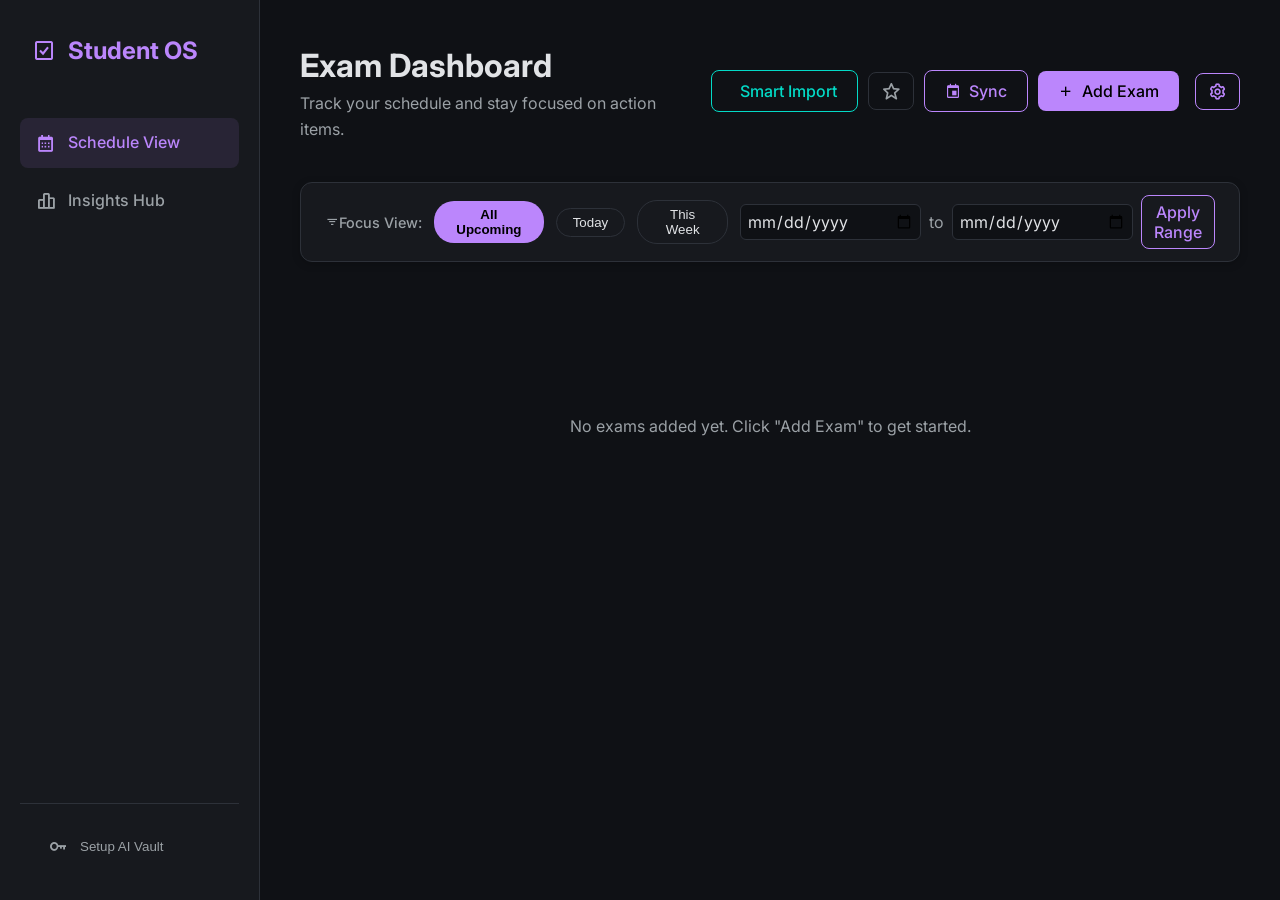
==== commit be126044: "feat: implement theme management system and UI modularization - light/dark mode + cog place in pages" ====
--- a/index.html
+++ b/index.html
@@ -2,6 +2,10 @@
 <html lang="en">
 
 <head>
+    <script>
+        const savedTheme = localStorage.getItem('theme') || 'dark';
+        document.documentElement.setAttribute('data-theme', savedTheme);
+    </script>
     <meta charset="UTF-8">
     <meta name="viewport" content="width=device-width, initial-scale=1.0">
     <title>Exam Study Dashboard</title>
@@ -14,6 +18,7 @@
 
 <body>
     <div class="app-layout">
+
         <!-- Persistent Sidebar -->
         <aside class="sidebar">
             <div class="sidebar-logo">
@@ -45,23 +50,29 @@
                     <h1>Exam Dashboard</h1>
                     <p>Track your schedule and stay focused on action items.</p>
                 </div>
-                
-                <div class="header-actions" style="display: flex; gap: 12px; align-items: center;">
-                    <button id="smart-import-btn" class="secondary-btn" title="AI Import">
-                        <i class='bx bx-sparkles'></i> Smart Import
-                    </button>
-                    <button id="open-vault-btn" class="icon-btn" title="Special Dates"
-                        style="background: transparent; color: var(--text-secondary); border: 1px solid var(--border-color); padding: 8px 12px; border-radius: 8px; display: flex; align-items: center; gap: 4px;">
-                        <i class='bx bx-star'></i>
-                    </button>
-                    <button id="header-sync-btn" class="secondary-btn" title="Calendar Sync">
-                        <i class='bx bx-calendar-event'></i> Sync
-                    </button>
-                    <button id="add-exam-btn" class="primary-btn">
-                        <i class='bx bx-plus'></i> Add Exam
-                    </button>
+
+                <!-- Unified right-side flex container: buttons + cog -->
+                <div class="header-actions-wrapper">
+                    <div class="header-actions">
+                        <button id="smart-import-btn" class="secondary-btn" title="AI Import">
+                            <i class='bx bx-sparkles'></i> Smart Import
+                        </button>
+                        <button id="open-vault-btn" class="icon-btn" title="Special Dates"
+                            style="background: transparent; color: var(--text-secondary); border: 1px solid var(--border-color); padding: 8px 12px; border-radius: 8px; display: flex; align-items: center; gap: 4px;">
+                            <i class='bx bx-star'></i>
+                        </button>
+                        <button id="header-sync-btn" class="secondary-btn" title="Calendar Sync">
+                            <i class='bx bx-calendar-event'></i> Sync
+                        </button>
+                        <button id="add-exam-btn" class="primary-btn">
+                            <i class='bx bx-plus'></i> Add Exam
+                        </button>
+                    </div>
+                    <!-- ThemeManager injects the cog button here -->
+                    <div class="header-settings-container"></div>
                 </div>
             </header>
+
 
         <main class="dashboard">
             <!-- Time Filters Control Bar -->
@@ -292,6 +303,7 @@
         </div>
     </div>
 
+    <script type="module" src="./src/theme_manager.js"></script>
     <script type="module" src="./src/app.js?v=3"></script>
     <script type="module" src="./src/google_sync.js"></script>
     <script type="module" src="./src/api_modal_manager.js"></script>
--- a/src/styles.css
+++ b/src/styles.css
@@ -1,1069 +1,1233 @@
-:root {
-    --bg-color: #0f1115;
-    --surface-color: #17191e;
-    --surface-hover: #1e2128;
-    --primary-color: #bb86fc;
-    --primary-hover: #9c63e6;
-    --secondary-color: #03dac6;
-    --text-primary: #e1e3e6;
-    --text-secondary: #9ba1a6;
-    --danger-color: #ff5252;
-    --border-color: #2d3139;
-    --card-radius: 12px;
-    --transition-speed: 0.3s;
-    --sidebar-width: 260px;
-}
-
-/* Analytics Page Specific Theme (Deep Blue / Slate) */
-body.analytics-page {
-    --bg-color: #0a0f1d;
-    --surface-color: #111a2e;
-    --surface-hover: #16223b;
-    --primary-color: #4facfe;
-    --primary-hover: #00f2fe;
-    --border-color: #1d2b4a;
-}
-
-* {
-    box-sizing: border-box;
-    margin: 0;
-    padding: 0;
-}
-
-body {
-    font-family: 'Inter', sans-serif;
-    background-color: var(--bg-color);
-    color: var(--text-primary);
-    line-height: 1.6;
-    -webkit-font-smoothing: antialiased;
-}
-
-.app-layout {
-    display: flex;
-    min-height: 100vh;
-}
-
-.sidebar {
-    width: var(--sidebar-width);
-    height: 100vh;
-    background-color: var(--surface-color);
-    border-right: 1px solid var(--border-color);
-    position: fixed;
-    top: 0;
-    left: 0;
-    padding: 32px 20px;
-    display: flex;
-    flex-direction: column;
-    z-index: 1000;
-    transition: width var(--transition-speed);
-}
-
-.sidebar-logo {
-    font-size: 1.5rem;
-    font-weight: 700;
-    color: var(--primary-color);
-    display: flex;
-    align-items: center;
-    gap: 12px;
-    margin-bottom: 48px;
-    padding: 0 12px;
-}
-
-.nav-menu {
-    list-style: none;
-    flex: 1;
-}
-
-.nav-item {
-    margin-bottom: 8px;
-}
-
-.sidebar-link {
-    display: flex;
-    align-items: center;
-    gap: 12px;
-    padding: 12px 16px;
-    color: var(--text-secondary);
-    text-decoration: none;
-    border-radius: 8px;
-    font-weight: 500;
-    transition: all var(--transition-speed);
-}
-
-.sidebar-link i {
-    font-size: 1.25rem;
-}
-
-.sidebar-link:hover {
-    background-color: var(--surface-hover);
-    color: var(--text-primary);
-}
-
-/* Sidebar Footer (Stage 6.5) */
-.sidebar-footer {
-    padding: 0 12px;
-    margin-top: auto;
-}
-
-#api-settings-btn.active {
-    color: var(--secondary-color);
-    background-color: rgba(3, 218, 198, 0.05);
-}
-
-#api-settings-btn.active i {
-    color: var(--secondary-color) !important;
-}
-
-.sidebar-link.active {
-    background-color: rgba(187, 134, 252, 0.1);
-    color: var(--primary-color);
-}
-
-body.analytics-page .sidebar-link.active {
-    background-color: rgba(79, 172, 254, 0.1);
-    color: var(--primary-color);
-}
-
-.app-container {
-    flex: 1;
-    margin-left: var(--sidebar-width);
-    padding: 40px;
-    max-width: 1400px;
-}
-
-/* Header */
-.app-header {
-    display: flex;
-    justify-content: space-between;
-    align-items: center;
-    margin-bottom: 40px;
-    flex-wrap: wrap;
-    gap: 16px;
-}
-
-.app-header h1 {
-    font-size: 2rem;
-    font-weight: 700;
-}
-
-.app-header p {
-    color: var(--text-secondary);
-    font-size: 1rem;
-}
-
-/* Buttons */
-.primary-btn,
-.secondary-btn,
-.danger-btn {
-    display: inline-flex;
-    align-items: center;
-    justify-content: center;
-    gap: 8px;
-    padding: 10px 20px;
-    border: none;
-    border-radius: 8px;
-    font-size: 1rem;
-    font-weight: 500;
-    cursor: pointer;
-    transition: background-color var(--transition-speed), transform 0.1s;
-    font-family: 'Inter', sans-serif;
-}
-
-.primary-btn {
-    background-color: var(--primary-color);
-    color: #000;
-}
-
-.primary-btn:hover {
-    background-color: var(--primary-hover);
-    transform: translateY(-2px);
-}
-
-.secondary-btn {
-    background-color: transparent;
-    color: var(--primary-color);
-    border: 1px solid var(--primary-color);
-}
-
-#smart-import-btn {
-    border-color: var(--secondary-color);
-    color: var(--secondary-color);
-}
-
-#smart-import-btn:hover {
-    background-color: rgba(3, 218, 198, 0.1);
-    box-shadow: 0 0 12px rgba(3, 218, 198, 0.2);
-}
-
-#api-settings-btn:hover {
-    background-color: rgba(187, 134, 252, 0.1);
-    box-shadow: 0 0 12px rgba(187, 134, 252, 0.2);
-}
-
-.secondary-btn:hover {
-    background-color: rgba(187, 134, 252, 0.1);
-}
-
-.danger-btn {
-    background-color: transparent;
-    color: var(--danger-color);
-    padding: 6px 12px;
-}
-
-.danger-btn:hover {
-    background-color: rgba(207, 102, 121, 0.1);
-}
-
-.full-width {
-    width: 100%;
-}
-
-/* Dashboard Sections */
-.dashboard {
-    display: flex;
-    flex-direction: column;
-    gap: 32px;
-    transition: margin-right 0.3s ease;
-    /* For when sidebar opens */
-}
-
-.dashboard.vault-open {
-    margin-right: 320px;
-}
-
-.closest-exam-section {
-    margin-bottom: 24px;
-}
-
-/* Vault Sidebar */
-.vault-sidebar {
-    position: fixed;
-    top: 200px; /* Offset to stay below header buttons */
-    right: -360px;
-    width: 320px;
-    height: calc(100vh - 200px);
-    background-color: var(--surface-color);
-    border-left: 1px solid var(--border-color);
-    box-shadow: -4px 0 15px rgba(0, 0, 0, 0.5);
-    padding: 24px;
-    overflow-y: auto;
-    transition: right 0.3s ease;
-    z-index: 900;
-    display: flex;
-    flex-direction: column;
-}
-
-/* Compact Filter Bar Animations */
-.filter-label {
-    transition: max-width 0.4s ease, opacity 0.3s ease, margin 0.3s ease;
-    overflow: hidden;
-    display: inline-flex !important;
-    align-items: center;
-    max-width: 150px;
-    opacity: 1;
-}
-
-.dashboard.vault-open .filter-label {
-    max-width: 0;
-    opacity: 0;
-    margin-right: -12px !important; /* Counteract the gap */
-}
-
-.range-separator {
-    transition: opacity 0.3s ease;
-}
-
-.dashboard.vault-open .range-separator {
-    opacity: 0;
-}
-
-.filter-bar {
-    transition: gap 0.3s ease;
-}
-
-.dashboard.vault-open .filter-bar {
-    gap: 8px;
-}
-
-.custom-range-picker input {
-    transition: padding 0.3s ease, width 0.3s ease;
-}
-
-.dashboard.vault-open .custom-range-picker input {
-    padding: 6px 4px;
-}
-
-.vault-sidebar.open {
-    right: 0;
-}
-
-.vault-header {
-    display: flex;
-    justify-content: space-between;
-    align-items: center;
-    margin-bottom: 12px;
-}
-
-.vault-header h2 {
-    font-size: 1.2rem;
-    color: var(--primary-color);
-    display: flex;
-    align-items: center;
-    gap: 8px;
-}
-
-.vault-desc {
-    font-size: 0.85rem;
-    color: var(--text-secondary);
-    margin-bottom: 24px;
-    line-height: 1.4;
-}
-
-.vault-grid {
-    display: flex;
-    flex-direction: column;
-    gap: 16px;
-}
-
-
-/* Exam Card */
-.exam-card {
-    background-color: var(--surface-color);
-    border-radius: var(--card-radius);
-    padding: 24px;
-    border: 1px solid var(--border-color);
-    transition: transform var(--transition-speed), box-shadow var(--transition-speed);
-}
-
-.exam-card:hover {
-    transform: translateY(-4px);
-    box-shadow: 0 10px 20px rgba(0, 0, 0, 0.3);
-}
-
-.exam-card.highlighted {
-    border: 2px solid var(--primary-color);
-    box-shadow: 0 0 15px rgba(187, 134, 252, 0.2);
-    position: relative;
-}
-
-.exam-card.highlighted::before {
-    content: 'Closest Exam';
-    position: absolute;
-    top: -12px;
-    left: 20px;
-    background-color: var(--primary-color);
-    color: #000;
-    font-size: 0.75rem;
-    font-weight: 700;
-    padding: 4px 12px;
-    border-radius: 12px;
-    text-transform: uppercase;
-}
-
-.exam-card.overlap {
-    border: 2px solid var(--danger-color);
-    box-shadow: 0 0 10px rgba(207, 102, 121, 0.15);
-}
-
-.exam-card.delayed {
-    opacity: 0.7;
-    filter: grayscale(0.6);
-    transition: opacity 0.3s, filter 0.3s;
-}
-
-.exam-card.delayed:hover {
-    opacity: 0.9;
-    filter: grayscale(0);
-}
-
-/* Deck of Cards Stack Logic */
-.exam-stack {
-    position: relative;
-    width: 100%;
-    cursor: pointer;
-    transition: transform 0.2s ease;
-}
-
-.exam-stack:hover {
-    transform: translateY(-2px);
-}
-
-.exam-stack .exam-card {
-    position: relative;
-    z-index: 10 !important;
-    /* Main focus card is on top */
-    transition: transform 0.3s ease, margin 0.3s ease, box-shadow 0.3s ease;
-    box-shadow: 0 12px 32px rgba(0, 0, 0, 1) !important;
-    transform: scale(0.94) !important;
-    transform-origin: bottom center !important;
-    /* Extremely deep shadow */
-}
-
-
-
-.exam-stack .exam-card.stacked-behind,
-.exam-stack .exam-card.delayed.stacked-behind {
-    position: absolute;
-    top: 0;
-    left: 0;
-    width: 100%;
-    z-index: 1 !important;
-    /* Clean Center Deck: Only rotation, no translation offset */
-    transform: rotate(5deg) !important;
-    pointer-events: none;
-    border: 1px solid rgba(255, 255, 255, 0.1);
-    box-shadow: -4px 4px 12px rgba(0, 0, 0, 0.8) !important;
-    background-color: var(--surface-color) !important;
-    opacity: 1 !important;
-    filter: brightness(0.75) !important;
-}
-
-/* Hide clutter on the stacked card, keep only title and badge */
-.exam-card.stacked-behind .exam-date-time,
-.exam-card.stacked-behind .progress-container,
-.exam-card.stacked-behind .checklist,
-.exam-card.stacked-behind .card-actions,
-.exam-card.stacked-behind .resolve-btn {
-    display: none !important;
-}
-
-/* Adjust title placement on the back card to peek out more */
-.exam-card.stacked-behind .card-header {
-    padding-top: 8px !important;
-    padding-bottom: 4px !important;
-}
-
-.exam-card.stacked-behind .exam-title {
-    margin-top: 0 !important;
-    font-size: 1.05rem !important;
-    padding-right: 120px;
-    /* Make room for the mini label */
-}
-
-/* Hovering over the entire stack creates a pronounced peek effect */
-.exam-stack:hover .exam-card.stacked-behind {
-    transform: rotate(8deg) !important;
-    pointer-events: none;
-    z-index: 1;
-}
-
-/* Mini label for the stacked card edge */
-.stacked-mini-label {
-    position: absolute;
-    top: -4px;
-    left: -4px;
-    /* Moved directly onto the rotated top-left corner point */
-    font-size: 14px;
-    color: var(--primary-color);
-    background: var(--surface-color);
-    padding: 4px 8px;
-    border-radius: 4px;
-    box-shadow: 0 2px 8px rgba(0, 0, 0, 0.8);
-    font-weight: 700;
-    text-transform: uppercase;
-    z-index: 2;
-}
-
-.reset-conflict-btn {
-    background: transparent;
-    color: var(--text-secondary);
-    border: 1px solid var(--border-color);
-    padding: 2px 8px;
-    border-radius: 6px;
-    font-size: 0.75rem;
-    font-weight: 500;
-    cursor: pointer;
-    transition: all 0.2s;
-    display: inline-flex;
-    align-items: center;
-    gap: 4px;
-}
-
-.reset-conflict-btn:hover {
-    color: var(--text-primary);
-    background: rgba(255, 255, 255, 0.05);
-    border-color: var(--text-secondary);
-}
-
-.badge-overlap {
-    background-color: rgba(207, 102, 121, 0.15);
-    color: var(--danger-color);
-    padding: 4px 8px;
-    border-radius: 6px;
-    font-size: 0.75rem;
-    font-weight: 600;
-    display: inline-flex;
-    align-items: center;
-    gap: 4px;
-    margin-bottom: 8px;
-    cursor: help;
-    border: 1px solid rgba(207, 102, 121, 0.3);
-}
-
-.badge-attending {
-    background-color: rgba(3, 218, 198, 0.15);
-    color: var(--secondary-color);
-    padding: 4px 8px;
-    border-radius: 6px;
-    font-size: 0.75rem;
-    font-weight: 600;
-    display: inline-flex;
-    align-items: center;
-    gap: 4px;
-    margin-bottom: 8px;
-}
-
-.badge-special {
-    background-color: rgba(255, 152, 0, 0.15);
-    color: #ff9800;
-    padding: 4px 8px;
-    border-radius: 6px;
-    font-size: 0.75rem;
-    font-weight: 600;
-    display: inline-flex;
-    align-items: center;
-    gap: 4px;
-    margin-bottom: 8px;
-}
-
-/* Analytics Risk Badges */
-.badge-must-take {
-    background-color: rgba(3, 218, 198, 0.15); /* Secondary color safe green */
-    color: var(--secondary-color);
-    padding: 4px 8px;
-    border-radius: 6px;
-    font-size: 0.75rem;
-    font-weight: 600;
-    display: inline-flex;
-    align-items: center;
-    gap: 4px;
-    margin-bottom: 8px;
-}
-
-.badge-risk-moderate {
-    background-color: rgba(255, 235, 59, 0.15);
-    color: #fdd835;
-    padding: 4px 8px;
-    border-radius: 6px;
-    font-size: 0.75rem;
-    font-weight: 600;
-    display: inline-flex;
-    align-items: center;
-    gap: 4px;
-    margin-bottom: 8px;
-}
-
-.badge-risk-high {
-    background-color: rgba(255, 152, 0, 0.2);
-    color: #ffb74d;
-    padding: 4px 8px;
-    border-radius: 6px;
-    font-size: 0.75rem;
-    font-weight: 600;
-    display: inline-flex;
-    align-items: center;
-    gap: 4px;
-    margin-bottom: 8px;
-}
-
-.badge-risk-critical {
-    background-color: rgba(207, 102, 121, 0.2);
-    color: var(--danger-color);
-    padding: 4px 8px;
-    border-radius: 6px;
-    font-size: 0.75rem;
-    font-weight: 600;
-    display: inline-flex;
-    align-items: center;
-    gap: 4px;
-    margin-bottom: 8px;
-    border: 1px solid rgba(207, 102, 121, 0.4);
-}
-
-.resolve-btn {
-    background-color: var(--danger-color);
-    color: #fff;
-    border: none;
-    padding: 6px 12px;
-    border-radius: 6px;
-    font-size: 0.8rem;
-    font-weight: 600;
-    cursor: pointer;
-    transition: opacity 0.2s;
-    width: 100%;
-    margin-bottom: 12px;
-}
-
-.resolve-btn:hover {
-    opacity: 0.8;
-}
-
-.conflict-option {
-    border: 1px solid var(--border-color);
-    border-radius: 8px;
-    padding: 12px;
-    cursor: pointer;
-    transition: all 0.2s;
-    display: flex;
-    align-items: center;
-    gap: 12px;
-}
-
-.conflict-option:hover {
-    background-color: rgba(255, 255, 255, 0.05);
-}
-
-.conflict-option.selected {
-    border-color: var(--secondary-color);
-    background-color: rgba(3, 218, 198, 0.05);
-}
-
-.card-header {
-    display: flex;
-    justify-content: space-between;
-    align-items: flex-start;
-    margin-bottom: 16px;
-}
-
-.exam-title {
-    font-size: 1.25rem;
-    font-weight: 600;
-    color: var(--text-primary);
-}
-
-.exam-date-time {
-    display: flex;
-    gap: 16px;
-    color: var(--text-secondary);
-    font-size: 0.9rem;
-    margin-top: 8px;
-}
-
-.exam-date-time i {
-    color: var(--primary-color);
-}
-
-.countdown {
-    background-color: rgba(187, 134, 252, 0.1);
-    color: var(--primary-color);
-    padding: 12px 16px;
-    border-radius: 8px;
-    font-family: monospace;
-    font-size: 1.1rem;
-    font-weight: 600;
-    text-align: center;
-    margin-bottom: 24px;
-}
-
-/* Grid Layout */
-.exams-grid {
-    display: grid;
-    grid-template-columns: repeat(auto-fill, minmax(320px, 1fr));
-    gap: 24px;
-}
-
-/* Progress Bar */
-.progress-container {
-    margin-bottom: 16px;
-}
-
-.progress-header {
-    display: flex;
-    justify-content: space-between;
-    font-size: 0.85rem;
-    color: var(--text-secondary);
-    margin-bottom: 8px;
-}
-
-.progress-bar {
-    width: 100%;
-    height: 8px;
-    background-color: var(--border-color);
-    border-radius: 4px;
-    overflow: hidden;
-}
-
-.progress-fill {
-    height: 100%;
-    background-color: var(--secondary-color);
-    width: 0%;
-    transition: width 0.5s ease-out;
-}
-
-/* Checklist */
-.checklist {
-    list-style: none;
-    margin-top: 16px;
-    max-height: 200px;
-    overflow-y: auto;
-}
-
-.checklist-item {
-    display: flex;
-    align-items: center;
-    gap: 12px;
-    margin-bottom: 10px;
-    padding-right: 8px;
-}
-
-.checklist-item label {
-    flex: 1;
-    font-size: 0.95rem;
-    cursor: pointer;
-    word-break: break-word;
-    transition: color 0.2s;
-}
-
-.checklist-item input[type="checkbox"] {
-    width: 18px;
-    height: 18px;
-    cursor: pointer;
-    accent-color: var(--secondary-color);
-}
-
-.checklist-item.completed label {
-    text-decoration: line-through;
-    color: var(--text-secondary);
-}
-
-/* Modal */
-.modal {
-    display: none;
-    position: fixed;
-    top: 0;
-    left: 0;
-    width: 100%;
-    height: 100%;
-    background-color: rgba(0, 0, 0, 0.7);
-    backdrop-filter: blur(4px);
-    z-index: 2000;
-    align-items: center;
-    justify-content: center;
-}
-
-.modal.active {
-    display: flex;
-    animation: modalIn 0.3s cubic-bezier(0.4, 0, 0.2, 1);
-}
-
-.modal.closing {
-    display: flex;
-    animation: modalOut 0.2s cubic-bezier(0.4, 0, 0.2, 1) forwards;
-}
-
-@keyframes modalIn {
-    from {
-        opacity: 0;
-        transform: scale(0.95) translateY(-20px);
-    }
-    to {
-        opacity: 1;
-        transform: scale(1) translateY(0);
-    }
-}
-
-@keyframes modalOut {
-    from {
-        opacity: 1;
-        transform: scale(1) translateY(0);
-    }
-    to {
-        opacity: 0;
-        transform: scale(0.95) translateY(-20px);
-    }
-}
-
-.modal-content {
-    background-color: var(--surface-color);
-    border-radius: var(--card-radius);
-    width: 95%;
-    max-width: 500px; /* Default */
-    padding: 32px;
-    border: 1px solid var(--border-color);
-    box-shadow: 0 20px 40px rgba(0, 0, 0, 0.4);
-    max-height: 90vh;
-    overflow-y: auto;
-    position: relative;
-    animation: modalSlideUp 0.3s cubic-bezier(0.2, 0.8, 0.2, 1);
-}
-
-/* Phase 11.2: Specific layout for Grade Builder */
-#grade-builder-modal .modal-content {
-    max-width: 650px;
-    padding: 24px 32px;
-}
-
-#grade-builder-course-name-input:focus {
-    border-color: var(--primary-color) !important;
-    background: rgba(255, 255, 255, 0.05) !important;
-    box-shadow: 0 0 10px rgba(187, 134, 252, 0.1), inset 0 2px 4px rgba(0,0,0,0.2) !important;
-}
-
-.modal-header {
-    display: flex;
-    justify-content: space-between;
-    align-items: center;
-    margin-bottom: 24px;
-    gap: 16px;
-}
-
-.modal-footer {
-    display: flex;
-    justify-content: space-between;
-    align-items: center;
-    padding-top: 24px;
-    border-top: 1px solid var(--border-color);
-    margin-top: 16px;
-}
-
-.close-btn {
-    background: transparent;
-    border: none;
-    color: var(--text-secondary);
-    font-size: 1.5rem;
-    cursor: pointer;
-    transition: color 0.2s;
-}
-
-.close-btn:hover {
-    color: var(--text-primary);
-}
-
-/* Form Styles */
-.form-group {
-    margin-bottom: 20px;
-}
-
-.form-row {
-    display: flex;
-    gap: 16px;
-}
-
-.form-row .form-group {
-    flex: 1;
-}
-
-label {
-    display: block;
-    margin-bottom: 8px;
-    font-size: 0.9rem;
-    color: var(--text-secondary);
-}
-
-input[type="text"],
-input[type="date"],
-input[type="time"] {
-    width: 100%;
-    padding: 12px;
-    background-color: var(--bg-color);
-    border: 1px solid var(--border-color);
-    border-radius: 8px;
-    color: var(--text-primary);
-    font-family: inherit;
-    font-size: 1rem;
-    transition: border-color 0.2s;
-}
-
-input[type="text"]:focus,
-input[type="date"]:focus,
-input[type="time"]:focus,
-select:focus {
-    outline: none;
-    border-color: var(--primary-color);
-}
-
-select {
-    width: 100%;
-    padding: 12px;
-    background-color: var(--bg-color);
-    border: 1px solid var(--border-color);
-    border-radius: 8px;
-    color: var(--text-primary);
-    font-family: inherit;
-    font-size: 1rem;
-    cursor: pointer;
-    transition: border-color 0.2s;
-    appearance: none;
-}
-
-.moed-badge {
-    background-color: var(--primary-color);
-    color: #000;
-    padding: 2px 6px;
-    border-radius: 4px;
-    font-size: 0.75rem;
-    font-weight: 700;
-    margin-left: 8px;
-    vertical-align: middle;
-}
-
-.conflict-note {
-    display: none;
-}
-
-.checklist-input-group {
-    display: flex;
-    gap: 12px;
-    margin-bottom: 16px;
-}
-
-.checklist-preview {
-    list-style: none;
-}
-
-.checklist-preview li {
-    display: flex;
-    justify-content: space-between;
-    align-items: center;
-    padding: 8px 12px;
-    background-color: var(--bg-color);
-    border-radius: 6px;
-    margin-bottom: 8px;
-    font-size: 0.9rem;
-}
-
-.preview-actions {
-    display: flex;
-    gap: 4px;
-}
-
-.icon-btn {
-    background: transparent;
-    border: none;
-    color: var(--text-secondary);
-    font-size: 1.25rem;
-    cursor: pointer;
-    transition: color 0.2s, transform 0.1s;
-    padding: 4px;
-    border-radius: 4px;
-}
-
-.icon-btn:hover {
-    background-color: rgba(255, 255, 255, 0.05);
-    transform: translateY(-1px);
-}
-
-.icon-btn.edit-btn:hover {
-    color: var(--primary-color);
-}
-
-.icon-btn.danger-btn:hover {
-    color: var(--danger-color);
-    background-color: rgba(207, 102, 121, 0.1);
-}
-
-.card-actions {
-    display: flex;
-    gap: 8px;
-}
-
-.modal-footer {
-    margin-top: 32px;
-}
-
-/* Responsive Design */
-@media (max-width: 768px) {
-    .app-header {
-        flex-direction: column;
-        align-items: flex-start;
-    }
-
-    .primary-btn,
-    .secondary-btn {
-        width: 100%;
-    }
-
-    .exams-grid {
-        grid-template-columns: 1fr;
-    }
-
-    .modal-content {
-        padding: 24px;
-        margin: 16px;
-        width: calc(100% - 32px);
-    }
-}
-
-/* Scrollbar styling */
-::-webkit-scrollbar {
-    width: 8px;
-}
-
-::-webkit-scrollbar-track {
-    background: var(--bg-color);
-}
-
-::-webkit-scrollbar-thumb {
-    background: var(--border-color);
-    border-radius: 4px;
-}
-
-::-webkit-scrollbar-thumb:hover {
-    background: var(--text-secondary);
-}
-
-/* Toast Notification */
-.ui-toast {
-    position: fixed;
-    bottom: -100px;
-    left: 50%;
-    transform: translateX(-50%);
-    background: var(--surface-color);
-    color: var(--primary-color);
-    padding: 12px 24px;
-    border-radius: 8px;
-    box-shadow: 0 4px 12px rgba(0, 0, 0, 0.4);
-    display: flex;
-    align-items: center;
-    gap: 8px;
-    font-weight: 500;
-    z-index: 10000;
-    transition: bottom 0.4s cubic-bezier(0.175, 0.885, 0.32, 1.275);
-    border: 1px solid rgba(187, 134, 252, 0.3);
-}
-
-.ui-toast.show {
-    bottom: 32px;
-}
-
-/* Sync Modal Styling */
-.sync-item {
-    transition: background-color 0.2s;
-    border-radius: 6px;
-    margin-bottom: 4px;
-}
-
-.sync-item:hover {
-    background-color: var(--surface-hover) !important;
-}
-
-.sync-item input[type="checkbox"] {
-    cursor: pointer;
-}
-
-.sync-item .bx-error {
-    font-size: 1.1rem;
-    vertical-align: middle;
-    margin-left: 4px;
-}
-
-/* Collapsible Unassigned Section */
-#unassigned-details summary::-webkit-details-marker {
-    display: none;
-}
-
-#unassigned-details summary {
-    display: flex;
-    align-items: center;
-    justify-content: space-between;
-    transition: background-color 0.2s;
-    border-radius: 12px;
-}
-
-#unassigned-details[open] #unassigned-toggle-icon {
-    transform: rotate(180deg);
-}
-
-#unassigned-details summary:hover {
-    background: rgba(255, 152, 0, 0.08);
-}+:root {
+    --bg-color: #0f1115;
+    --surface-color: #17191e;
+    --surface-hover: #1e2128;
+    --primary-color: #bb86fc;
+    --primary-hover: #9c63e6;
+    --secondary-color: #03dac6;
+    --text-primary: #e1e3e6;
+    --text-secondary: #9ba1a6;
+    --danger-color: #ff5252;
+    --border-color: #2d3139;
+    --card-radius: 12px;
+    --transition-speed: 0.3s;
+    --sidebar-width: 260px;
+}
+
+/* Analytics Page Specific Theme (Deep Blue / Slate) */
+body.analytics-page {
+    --bg-color: #0a0f1d;
+    --surface-color: #111a2e;
+    --surface-hover: #16223b;
+    --primary-color: #4facfe;
+    --primary-hover: #00f2fe;
+    --border-color: #1d2b4a;
+}
+
+* {
+    box-sizing: border-box;
+    margin: 0;
+    padding: 0;
+}
+
+body {
+    font-family: 'Inter', sans-serif;
+    background-color: var(--bg-color);
+    color: var(--text-primary);
+    line-height: 1.6;
+    -webkit-font-smoothing: antialiased;
+    transition: background-color var(--transition-speed), color var(--transition-speed);
+}
+
+.app-layout {
+    display: flex;
+    min-height: 100vh;
+}
+
+.sidebar {
+    width: var(--sidebar-width);
+    height: 100vh;
+    background-color: var(--surface-color);
+    border-right: 1px solid var(--border-color);
+    position: fixed;
+    top: 0;
+    left: 0;
+    padding: 32px 20px;
+    display: flex;
+    flex-direction: column;
+    z-index: 1000;
+    transition: width var(--transition-speed);
+}
+
+.sidebar-logo {
+    font-size: 1.5rem;
+    font-weight: 700;
+    color: var(--primary-color);
+    display: flex;
+    align-items: center;
+    gap: 12px;
+    margin-bottom: 48px;
+    padding: 0 12px;
+}
+
+.nav-menu {
+    list-style: none;
+    flex: 1;
+}
+
+.nav-item {
+    margin-bottom: 8px;
+}
+
+.sidebar-link {
+    display: flex;
+    align-items: center;
+    gap: 12px;
+    padding: 12px 16px;
+    color: var(--text-secondary);
+    text-decoration: none;
+    border-radius: 8px;
+    font-weight: 500;
+    transition: all var(--transition-speed);
+}
+
+.sidebar-link i {
+    font-size: 1.25rem;
+}
+
+.sidebar-link:hover {
+    background-color: var(--surface-hover);
+    color: var(--text-primary);
+}
+
+/* Sidebar Footer (Stage 6.5) */
+.sidebar-footer {
+    padding: 0 12px;
+    margin-top: auto;
+}
+
+#api-settings-btn.active {
+    color: var(--secondary-color);
+    background-color: rgba(3, 218, 198, 0.05);
+}
+
+#api-settings-btn.active i {
+    color: var(--secondary-color) !important;
+}
+
+.sidebar-link.active {
+    background-color: rgba(187, 134, 252, 0.1);
+    color: var(--primary-color);
+}
+
+body.analytics-page .sidebar-link.active {
+    background-color: rgba(79, 172, 254, 0.1);
+    color: var(--primary-color);
+}
+
+.app-container {
+    flex: 1;
+    margin-left: var(--sidebar-width);
+    padding: 40px;
+    max-width: 1400px;
+}
+
+/* Header */
+.app-header {
+    display: flex;
+    justify-content: space-between;
+    align-items: center;
+    margin-bottom: 40px;
+    flex-wrap: wrap;
+    gap: 16px;
+}
+
+.app-header h1 {
+    font-size: 2rem;
+    font-weight: 700;
+}
+
+.app-header p {
+    color: var(--text-secondary);
+    font-size: 1rem;
+}
+
+/* =============================================
+   Unified Flexbox Header Layout
+   ============================================= */
+/* Left side: title + subtitle */
+.header-content {
+    flex: 1;
+    min-width: 0;
+}
+
+/* Right side: unified flex container for ALL header controls + cog */
+.header-actions-wrapper {
+    display: flex;
+    align-items: center;
+    justify-content: flex-end;
+    gap: 16px;
+    flex-shrink: 0;
+}
+
+/* Individual button groups inside the wrapper */
+.header-actions {
+    display: flex;
+    align-items: center;
+    gap: 10px;
+}
+
+/* Settings cog slot — flows naturally in flex, no absolute positioning */
+.header-settings-container {
+    display: flex;
+    align-items: center;
+}
+
+#open-settings-btn {
+    background: transparent;
+    color: var(--primary-color);
+    border: 1px solid var(--primary-color);
+    padding: 8px 12px;
+    border-radius: 8px;
+    display: flex;
+    align-items: center;
+    justify-content: center;
+    gap: 4px;
+    font-size: 1.2rem;
+    cursor: pointer;
+    transition: color 0.2s, border-color 0.2s, background-color 0.2s, box-shadow 0.2s;
+    flex-shrink: 0;
+}
+
+#open-settings-btn:hover {
+    background-color: color-mix(in srgb, var(--primary-color) 10%, transparent);
+    box-shadow: 0 0 0 3px color-mix(in srgb, var(--primary-color) 15%, transparent);
+}
+
+/* Buttons */
+.primary-btn,
+.secondary-btn,
+.danger-btn {
+    display: inline-flex;
+    align-items: center;
+    justify-content: center;
+    gap: 8px;
+    padding: 10px 20px;
+    border: none;
+    border-radius: 8px;
+    font-size: 1rem;
+    font-weight: 500;
+    cursor: pointer;
+    transition: background-color var(--transition-speed), transform 0.1s;
+    font-family: 'Inter', sans-serif;
+}
+
+.primary-btn {
+    background-color: var(--primary-color);
+    color: #000;
+}
+
+.primary-btn:hover {
+    background-color: var(--primary-hover);
+    transform: translateY(-2px);
+}
+
+.secondary-btn {
+    background-color: transparent;
+    color: var(--primary-color);
+    border: 1px solid var(--primary-color);
+}
+
+#smart-import-btn {
+    border-color: var(--secondary-color);
+    color: var(--secondary-color);
+}
+
+#smart-import-btn:hover {
+    background-color: rgba(3, 218, 198, 0.1);
+    box-shadow: 0 0 12px rgba(3, 218, 198, 0.2);
+}
+
+#api-settings-btn:hover {
+    background-color: rgba(187, 134, 252, 0.1);
+    box-shadow: 0 0 12px rgba(187, 134, 252, 0.2);
+}
+
+.secondary-btn:hover {
+    background-color: rgba(187, 134, 252, 0.1);
+}
+
+.danger-btn {
+    background-color: transparent;
+    color: var(--danger-color);
+    padding: 6px 12px;
+}
+
+.danger-btn:hover {
+    background-color: rgba(207, 102, 121, 0.1);
+}
+
+.full-width {
+    width: 100%;
+}
+
+/* Dashboard Sections */
+.dashboard {
+    display: flex;
+    flex-direction: column;
+    gap: 32px;
+    transition: margin-right 0.3s ease;
+    /* For when sidebar opens */
+}
+
+.dashboard.vault-open {
+    margin-right: 320px;
+}
+
+.closest-exam-section {
+    margin-bottom: 24px;
+}
+
+/* Vault Sidebar */
+.vault-sidebar {
+    position: fixed;
+    top: 200px; /* Offset to stay below header buttons */
+    right: -360px;
+    width: 320px;
+    height: calc(100vh - 200px);
+    background-color: var(--surface-color);
+    border-left: 1px solid var(--border-color);
+    box-shadow: -4px 0 15px rgba(0, 0, 0, 0.5);
+    padding: 24px;
+    overflow-y: auto;
+    transition: right 0.3s ease;
+    z-index: 900;
+    display: flex;
+    flex-direction: column;
+}
+
+/* Compact Filter Bar Animations */
+.filter-label {
+    transition: max-width 0.4s ease, opacity 0.3s ease, margin 0.3s ease;
+    overflow: hidden;
+    display: inline-flex !important;
+    align-items: center;
+    max-width: 150px;
+    opacity: 1;
+}
+
+.dashboard.vault-open .filter-label {
+    max-width: 0;
+    opacity: 0;
+    margin-right: -12px !important; /* Counteract the gap */
+}
+
+.range-separator {
+    transition: opacity 0.3s ease;
+}
+
+.dashboard.vault-open .range-separator {
+    opacity: 0;
+}
+
+.filter-bar {
+    transition: gap 0.3s ease;
+}
+
+.dashboard.vault-open .filter-bar {
+    gap: 8px;
+}
+
+.custom-range-picker input {
+    transition: padding 0.3s ease, width 0.3s ease;
+}
+
+.dashboard.vault-open .custom-range-picker input {
+    padding: 6px 4px;
+}
+
+.vault-sidebar.open {
+    right: 0;
+}
+
+.vault-header {
+    display: flex;
+    justify-content: space-between;
+    align-items: center;
+    margin-bottom: 12px;
+}
+
+.vault-header h2 {
+    font-size: 1.2rem;
+    color: var(--primary-color);
+    display: flex;
+    align-items: center;
+    gap: 8px;
+}
+
+.vault-desc {
+    font-size: 0.85rem;
+    color: var(--text-secondary);
+    margin-bottom: 24px;
+    line-height: 1.4;
+}
+
+.vault-grid {
+    display: flex;
+    flex-direction: column;
+    gap: 16px;
+}
+
+
+/* Exam Card */
+.exam-card {
+    background-color: var(--surface-color);
+    border-radius: var(--card-radius);
+    padding: 24px;
+    border: 1px solid var(--border-color);
+    transition: transform var(--transition-speed), box-shadow var(--transition-speed);
+}
+
+.exam-card:hover {
+    transform: translateY(-4px);
+    box-shadow: 0 10px 20px rgba(0, 0, 0, 0.3);
+}
+
+.exam-card.highlighted {
+    border: 2px solid var(--primary-color);
+    box-shadow: 0 0 15px rgba(187, 134, 252, 0.2);
+    position: relative;
+}
+
+.exam-card.highlighted::before {
+    content: 'Closest Exam';
+    position: absolute;
+    top: -12px;
+    left: 20px;
+    background-color: var(--primary-color);
+    color: #000;
+    font-size: 0.75rem;
+    font-weight: 700;
+    padding: 4px 12px;
+    border-radius: 12px;
+    text-transform: uppercase;
+}
+
+.exam-card.overlap {
+    border: 2px solid var(--danger-color);
+    box-shadow: 0 0 10px rgba(207, 102, 121, 0.15);
+}
+
+.exam-card.delayed {
+    opacity: 0.7;
+    filter: grayscale(0.6);
+    transition: opacity 0.3s, filter 0.3s;
+}
+
+.exam-card.delayed:hover {
+    opacity: 0.9;
+    filter: grayscale(0);
+}
+
+/* Deck of Cards Stack Logic */
+.exam-stack {
+    position: relative;
+    width: 100%;
+    cursor: pointer;
+    transition: transform 0.2s ease;
+}
+
+.exam-stack:hover {
+    transform: translateY(-2px);
+}
+
+.exam-stack .exam-card {
+    position: relative;
+    z-index: 10 !important;
+    /* Main focus card is on top */
+    transition: transform 0.3s ease, margin 0.3s ease, box-shadow 0.3s ease;
+    box-shadow: 0 12px 32px rgba(0, 0, 0, 1) !important;
+    transform: scale(0.94) !important;
+    transform-origin: bottom center !important;
+    /* Extremely deep shadow */
+}
+
+
+
+.exam-stack .exam-card.stacked-behind,
+.exam-stack .exam-card.delayed.stacked-behind {
+    position: absolute;
+    top: 0;
+    left: 0;
+    width: 100%;
+    z-index: 1 !important;
+    /* Clean Center Deck: Only rotation, no translation offset */
+    transform: rotate(5deg) !important;
+    pointer-events: none;
+    border: 1px solid rgba(255, 255, 255, 0.1);
+    box-shadow: -4px 4px 12px rgba(0, 0, 0, 0.8) !important;
+    background-color: var(--surface-color) !important;
+    opacity: 1 !important;
+    filter: brightness(0.75) !important;
+}
+
+/* Hide clutter on the stacked card, keep only title and badge */
+.exam-card.stacked-behind .exam-date-time,
+.exam-card.stacked-behind .progress-container,
+.exam-card.stacked-behind .checklist,
+.exam-card.stacked-behind .card-actions,
+.exam-card.stacked-behind .resolve-btn {
+    display: none !important;
+}
+
+/* Adjust title placement on the back card to peek out more */
+.exam-card.stacked-behind .card-header {
+    padding-top: 8px !important;
+    padding-bottom: 4px !important;
+}
+
+.exam-card.stacked-behind .exam-title {
+    margin-top: 0 !important;
+    font-size: 1.05rem !important;
+    padding-right: 120px;
+    /* Make room for the mini label */
+}
+
+/* Hovering over the entire stack creates a pronounced peek effect */
+.exam-stack:hover .exam-card.stacked-behind {
+    transform: rotate(8deg) !important;
+    pointer-events: none;
+    z-index: 1;
+}
+
+/* Mini label for the stacked card edge */
+.stacked-mini-label {
+    position: absolute;
+    top: -4px;
+    left: -4px;
+    /* Moved directly onto the rotated top-left corner point */
+    font-size: 14px;
+    color: var(--primary-color);
+    background: var(--surface-color);
+    padding: 4px 8px;
+    border-radius: 4px;
+    box-shadow: 0 2px 8px rgba(0, 0, 0, 0.8);
+    font-weight: 700;
+    text-transform: uppercase;
+    z-index: 2;
+}
+
+.reset-conflict-btn {
+    background: transparent;
+    color: var(--text-secondary);
+    border: 1px solid var(--border-color);
+    padding: 2px 8px;
+    border-radius: 6px;
+    font-size: 0.75rem;
+    font-weight: 500;
+    cursor: pointer;
+    transition: all 0.2s;
+    display: inline-flex;
+    align-items: center;
+    gap: 4px;
+}
+
+.reset-conflict-btn:hover {
+    color: var(--text-primary);
+    background: rgba(255, 255, 255, 0.05);
+    border-color: var(--text-secondary);
+}
+
+.badge-overlap {
+    background-color: rgba(207, 102, 121, 0.15);
+    color: var(--danger-color);
+    padding: 4px 8px;
+    border-radius: 6px;
+    font-size: 0.75rem;
+    font-weight: 600;
+    display: inline-flex;
+    align-items: center;
+    gap: 4px;
+    margin-bottom: 8px;
+    cursor: help;
+    border: 1px solid rgba(207, 102, 121, 0.3);
+}
+
+.badge-attending {
+    background-color: rgba(3, 218, 198, 0.15);
+    color: var(--secondary-color);
+    padding: 4px 8px;
+    border-radius: 6px;
+    font-size: 0.75rem;
+    font-weight: 600;
+    display: inline-flex;
+    align-items: center;
+    gap: 4px;
+    margin-bottom: 8px;
+}
+
+.badge-special {
+    background-color: rgba(255, 152, 0, 0.15);
+    color: #ff9800;
+    padding: 4px 8px;
+    border-radius: 6px;
+    font-size: 0.75rem;
+    font-weight: 600;
+    display: inline-flex;
+    align-items: center;
+    gap: 4px;
+    margin-bottom: 8px;
+}
+
+/* Analytics Risk Badges */
+.badge-must-take {
+    background-color: rgba(3, 218, 198, 0.15); /* Secondary color safe green */
+    color: var(--secondary-color);
+    padding: 4px 8px;
+    border-radius: 6px;
+    font-size: 0.75rem;
+    font-weight: 600;
+    display: inline-flex;
+    align-items: center;
+    gap: 4px;
+    margin-bottom: 8px;
+}
+
+.badge-risk-moderate {
+    background-color: rgba(255, 235, 59, 0.15);
+    color: #fdd835;
+    padding: 4px 8px;
+    border-radius: 6px;
+    font-size: 0.75rem;
+    font-weight: 600;
+    display: inline-flex;
+    align-items: center;
+    gap: 4px;
+    margin-bottom: 8px;
+}
+
+.badge-risk-high {
+    background-color: rgba(255, 152, 0, 0.2);
+    color: #ffb74d;
+    padding: 4px 8px;
+    border-radius: 6px;
+    font-size: 0.75rem;
+    font-weight: 600;
+    display: inline-flex;
+    align-items: center;
+    gap: 4px;
+    margin-bottom: 8px;
+}
+
+.badge-risk-critical {
+    background-color: rgba(207, 102, 121, 0.2);
+    color: var(--danger-color);
+    padding: 4px 8px;
+    border-radius: 6px;
+    font-size: 0.75rem;
+    font-weight: 600;
+    display: inline-flex;
+    align-items: center;
+    gap: 4px;
+    margin-bottom: 8px;
+    border: 1px solid rgba(207, 102, 121, 0.4);
+}
+
+.resolve-btn {
+    background-color: var(--danger-color);
+    color: #fff;
+    border: none;
+    padding: 6px 12px;
+    border-radius: 6px;
+    font-size: 0.8rem;
+    font-weight: 600;
+    cursor: pointer;
+    transition: opacity 0.2s;
+    width: 100%;
+    margin-bottom: 12px;
+}
+
+.resolve-btn:hover {
+    opacity: 0.8;
+}
+
+.conflict-option {
+    border: 1px solid var(--border-color);
+    border-radius: 8px;
+    padding: 12px;
+    cursor: pointer;
+    transition: all 0.2s;
+    display: flex;
+    align-items: center;
+    gap: 12px;
+}
+
+.conflict-option:hover {
+    background-color: rgba(255, 255, 255, 0.05);
+}
+
+.conflict-option.selected {
+    border-color: var(--secondary-color);
+    background-color: rgba(3, 218, 198, 0.05);
+}
+
+.card-header {
+    display: flex;
+    justify-content: space-between;
+    align-items: flex-start;
+    margin-bottom: 16px;
+}
+
+.exam-title {
+    font-size: 1.25rem;
+    font-weight: 600;
+    color: var(--text-primary);
+}
+
+.exam-date-time {
+    display: flex;
+    gap: 16px;
+    color: var(--text-secondary);
+    font-size: 0.9rem;
+    margin-top: 8px;
+}
+
+.exam-date-time i {
+    color: var(--primary-color);
+}
+
+.countdown {
+    background-color: rgba(187, 134, 252, 0.1);
+    color: var(--primary-color);
+    padding: 12px 16px;
+    border-radius: 8px;
+    font-family: monospace;
+    font-size: 1.1rem;
+    font-weight: 600;
+    text-align: center;
+    margin-bottom: 24px;
+}
+
+/* Grid Layout */
+.exams-grid {
+    display: grid;
+    grid-template-columns: repeat(auto-fill, minmax(320px, 1fr));
+    gap: 24px;
+}
+
+/* Progress Bar */
+.progress-container {
+    margin-bottom: 16px;
+}
+
+.progress-header {
+    display: flex;
+    justify-content: space-between;
+    font-size: 0.85rem;
+    color: var(--text-secondary);
+    margin-bottom: 8px;
+}
+
+.progress-bar {
+    width: 100%;
+    height: 8px;
+    background-color: var(--border-color);
+    border-radius: 4px;
+    overflow: hidden;
+}
+
+.progress-fill {
+    height: 100%;
+    background-color: var(--secondary-color);
+    width: 0%;
+    transition: width 0.5s ease-out;
+}
+
+/* Checklist */
+.checklist {
+    list-style: none;
+    margin-top: 16px;
+    max-height: 200px;
+    overflow-y: auto;
+}
+
+.checklist-item {
+    display: flex;
+    align-items: center;
+    gap: 12px;
+    margin-bottom: 10px;
+    padding-right: 8px;
+}
+
+.checklist-item label {
+    flex: 1;
+    font-size: 0.95rem;
+    cursor: pointer;
+    word-break: break-word;
+    transition: color 0.2s;
+}
+
+.checklist-item input[type="checkbox"] {
+    width: 18px;
+    height: 18px;
+    cursor: pointer;
+    accent-color: var(--secondary-color);
+}
+
+.checklist-item.completed label {
+    text-decoration: line-through;
+    color: var(--text-secondary);
+}
+
+/* Modal */
+.modal {
+    display: none;
+    position: fixed;
+    top: 0;
+    left: 0;
+    width: 100%;
+    height: 100%;
+    background-color: rgba(0, 0, 0, 0.7);
+    backdrop-filter: blur(4px);
+    z-index: 2000;
+    align-items: center;
+    justify-content: center;
+}
+
+.modal.active {
+    display: flex;
+    animation: modalIn 0.3s cubic-bezier(0.4, 0, 0.2, 1);
+}
+
+.modal.closing {
+    display: flex;
+    animation: modalOut 0.2s cubic-bezier(0.4, 0, 0.2, 1) forwards;
+}
+
+@keyframes modalIn {
+    from {
+        opacity: 0;
+        transform: scale(0.95) translateY(-20px);
+    }
+    to {
+        opacity: 1;
+        transform: scale(1) translateY(0);
+    }
+}
+
+@keyframes modalOut {
+    from {
+        opacity: 1;
+        transform: scale(1) translateY(0);
+    }
+    to {
+        opacity: 0;
+        transform: scale(0.95) translateY(-20px);
+    }
+}
+
+.modal-content {
+    background-color: var(--surface-color);
+    border-radius: var(--card-radius);
+    width: 95%;
+    max-width: 500px; /* Default */
+    padding: 32px;
+    border: 1px solid var(--border-color);
+    box-shadow: 0 20px 40px rgba(0, 0, 0, 0.4);
+    max-height: 90vh;
+    overflow-y: auto;
+    position: relative;
+    animation: modalSlideUp 0.3s cubic-bezier(0.2, 0.8, 0.2, 1);
+}
+
+/* Phase 11.2: Specific layout for Grade Builder */
+#grade-builder-modal .modal-content {
+    max-width: 650px;
+    padding: 24px 32px;
+}
+
+#grade-builder-course-name-input:focus {
+    border-color: var(--primary-color) !important;
+    background: rgba(255, 255, 255, 0.05) !important;
+    box-shadow: 0 0 10px rgba(187, 134, 252, 0.1), inset 0 2px 4px rgba(0,0,0,0.2) !important;
+}
+
+.modal-header {
+    display: flex;
+    justify-content: space-between;
+    align-items: center;
+    margin-bottom: 24px;
+    gap: 16px;
+}
+
+.modal-footer {
+    display: flex;
+    justify-content: space-between;
+    align-items: center;
+    padding-top: 24px;
+    border-top: 1px solid var(--border-color);
+    margin-top: 16px;
+}
+
+.close-btn {
+    background: transparent;
+    border: none;
+    color: var(--text-secondary);
+    font-size: 1.5rem;
+    cursor: pointer;
+    transition: color 0.2s;
+}
+
+.close-btn:hover {
+    color: var(--text-primary);
+}
+
+/* Form Styles */
+.form-group {
+    margin-bottom: 20px;
+}
+
+.form-row {
+    display: flex;
+    gap: 16px;
+}
+
+.form-row .form-group {
+    flex: 1;
+}
+
+label {
+    display: block;
+    margin-bottom: 8px;
+    font-size: 0.9rem;
+    color: var(--text-secondary);
+}
+
+input[type="text"],
+input[type="date"],
+input[type="time"] {
+    width: 100%;
+    padding: 12px;
+    background-color: var(--bg-color);
+    border: 1px solid var(--border-color);
+    border-radius: 8px;
+    color: var(--text-primary);
+    font-family: inherit;
+    font-size: 1rem;
+    transition: border-color 0.2s;
+}
+
+input[type="text"]:focus,
+input[type="date"]:focus,
+input[type="time"]:focus,
+select:focus {
+    outline: none;
+    border-color: var(--primary-color);
+}
+
+select {
+    width: 100%;
+    padding: 12px;
+    background-color: var(--bg-color);
+    border: 1px solid var(--border-color);
+    border-radius: 8px;
+    color: var(--text-primary);
+    font-family: inherit;
+    font-size: 1rem;
+    cursor: pointer;
+    transition: border-color 0.2s;
+    appearance: none;
+}
+
+.moed-badge {
+    background-color: var(--primary-color);
+    color: #000;
+    padding: 2px 6px;
+    border-radius: 4px;
+    font-size: 0.75rem;
+    font-weight: 700;
+    margin-left: 8px;
+    vertical-align: middle;
+}
+
+.conflict-note {
+    display: none;
+}
+
+.checklist-input-group {
+    display: flex;
+    gap: 12px;
+    margin-bottom: 16px;
+}
+
+.checklist-preview {
+    list-style: none;
+}
+
+.checklist-preview li {
+    display: flex;
+    justify-content: space-between;
+    align-items: center;
+    padding: 8px 12px;
+    background-color: var(--bg-color);
+    border-radius: 6px;
+    margin-bottom: 8px;
+    font-size: 0.9rem;
+}
+
+.preview-actions {
+    display: flex;
+    gap: 4px;
+}
+
+.icon-btn {
+    background: transparent;
+    border: none;
+    color: var(--text-secondary);
+    font-size: 1.25rem;
+    cursor: pointer;
+    transition: color 0.2s, transform 0.1s;
+    padding: 4px;
+    border-radius: 4px;
+}
+
+.icon-btn:hover {
+    background-color: rgba(255, 255, 255, 0.05);
+    transform: translateY(-1px);
+}
+
+.icon-btn.edit-btn:hover {
+    color: var(--primary-color);
+}
+
+.icon-btn.danger-btn:hover {
+    color: var(--danger-color);
+    background-color: rgba(207, 102, 121, 0.1);
+}
+
+.card-actions {
+    display: flex;
+    gap: 8px;
+}
+
+.modal-footer {
+    margin-top: 32px;
+}
+
+/* Responsive Design */
+@media (max-width: 768px) {
+    .app-header {
+        flex-direction: column;
+        align-items: flex-start;
+    }
+
+    .primary-btn,
+    .secondary-btn {
+        width: 100%;
+    }
+
+    .exams-grid {
+        grid-template-columns: 1fr;
+    }
+
+    .modal-content {
+        padding: 24px;
+        margin: 16px;
+        width: calc(100% - 32px);
+    }
+}
+
+/* Scrollbar styling */
+::-webkit-scrollbar {
+    width: 8px;
+}
+
+::-webkit-scrollbar-track {
+    background: var(--bg-color);
+}
+
+::-webkit-scrollbar-thumb {
+    background: var(--border-color);
+    border-radius: 4px;
+}
+
+::-webkit-scrollbar-thumb:hover {
+    background: var(--text-secondary);
+}
+
+/* Toast Notification */
+.ui-toast {
+    position: fixed;
+    bottom: -100px;
+    left: 50%;
+    transform: translateX(-50%);
+    background: var(--surface-color);
+    color: var(--primary-color);
+    padding: 12px 24px;
+    border-radius: 8px;
+    box-shadow: 0 4px 12px rgba(0, 0, 0, 0.4);
+    display: flex;
+    align-items: center;
+    gap: 8px;
+    font-weight: 500;
+    z-index: 10000;
+    transition: bottom 0.4s cubic-bezier(0.175, 0.885, 0.32, 1.275);
+    border: 1px solid rgba(187, 134, 252, 0.3);
+}
+
+.ui-toast.show {
+    bottom: 32px;
+}
+
+/* Sync Modal Styling */
+.sync-item {
+    transition: background-color 0.2s;
+    border-radius: 6px;
+    margin-bottom: 4px;
+}
+
+.sync-item:hover {
+    background-color: var(--surface-hover) !important;
+}
+
+.sync-item input[type="checkbox"] {
+    cursor: pointer;
+}
+
+.sync-item .bx-error {
+    font-size: 1.1rem;
+    vertical-align: middle;
+    margin-left: 4px;
+}
+
+/* Collapsible Unassigned Section */
+#unassigned-details summary::-webkit-details-marker {
+    display: none;
+}
+
+#unassigned-details summary {
+    display: flex;
+    align-items: center;
+    justify-content: space-between;
+    transition: background-color 0.2s;
+    border-radius: 12px;
+}
+
+#unassigned-details[open] #unassigned-toggle-icon {
+    transform: rotate(180deg);
+}
+
+#unassigned-details summary:hover {
+    background: rgba(255, 152, 0, 0.08);
+}
+/* Light Mode: General (Purple Theme) */
+/* Applied to <html> element via blocking head script */
+html[data-theme="light"] {
+    --bg-color: #ede6f8;
+    --surface-color: #ffffff;
+    --surface-hover: #f5f0fd;
+    --primary-color: #512da8;
+    --primary-hover: #311b92;
+    --border-color: #e2d8f0;
+    --text-primary: #1e2128;
+    --text-secondary: #5f6368;
+    --card-shadow: 0 8px 24px rgba(81, 45, 168, 0.12);
+}
+
+/* Light Mode: Analytics Page Specific (Blue-Gray Identity) */
+html[data-theme="light"] body.analytics-page {
+    --bg-color: #e1eaf5;
+    --surface-color: #ffffff;
+    --surface-hover: #d4e0f0;
+    --primary-color: #1565c0;
+    --primary-hover: #0d47a1;
+    --text-primary: #0a1a33;
+    --border-color: #d0deee;
+    --card-shadow: 0 8px 24px rgba(21, 101, 192, 0.12);
+}
+
+/* =============================================
+   Modern Toggle Switch — standardized across all pages
+   ============================================= */
+.modern-toggle-wrapper {
+    display: inline-flex;
+    align-items: center;
+    gap: 10px;
+    cursor: pointer;
+    user-select: none;
+}
+
+.modern-toggle-input {
+    position: absolute;
+    opacity: 0;
+    width: 0;
+    height: 0;
+    pointer-events: none;
+}
+
+/* The pill track */
+.modern-toggle-slider {
+    position: relative;
+    display: inline-block;
+    width: 56px;
+    height: 28px;
+    border-radius: 28px;
+    background-color: var(--border-color);
+    transition: background-color 0.3s ease;
+    flex-shrink: 0;
+}
+
+/* Thumb */
+.modern-toggle-slider::before {
+    content: '';
+    position: absolute;
+    width: 20px;
+    height: 20px;
+    left: 4px;
+    top: 4px;
+    border-radius: 50%;
+    background-color: #ffffff;
+    box-shadow: 0 2px 6px rgba(0, 0, 0, 0.35);
+    transition: transform 0.3s cubic-bezier(0.4, 0, 0.2, 1);
+}
+
+/* ON/OFF label inside track */
+.modern-toggle-slider::after {
+    content: 'OFF';
+    position: absolute;
+    right: 7px;
+    top: 50%;
+    transform: translateY(-50%);
+    font-size: 0.5rem;
+    font-weight: 800;
+    letter-spacing: 0.06em;
+    color: var(--text-secondary);
+    transition: all 0.2s ease;
+}
+
+/* Checked states */
+.modern-toggle-input:checked + .modern-toggle-slider {
+    background-color: var(--primary-color);
+}
+
+.modern-toggle-input:checked + .modern-toggle-slider::before {
+    transform: translateX(28px);
+}
+
+.modern-toggle-input:checked + .modern-toggle-slider::after {
+    content: 'ON';
+    right: auto;
+    left: 7px;
+    color: rgba(255, 255, 255, 0.9);
+}
+
+/* The adjacent dynamic text label */
+.modern-toggle-label {
+    font-size: 1rem;
+    font-weight: 600;
+    color: var(--text-primary);
+    min-width: 120px;
+}
+
+
+
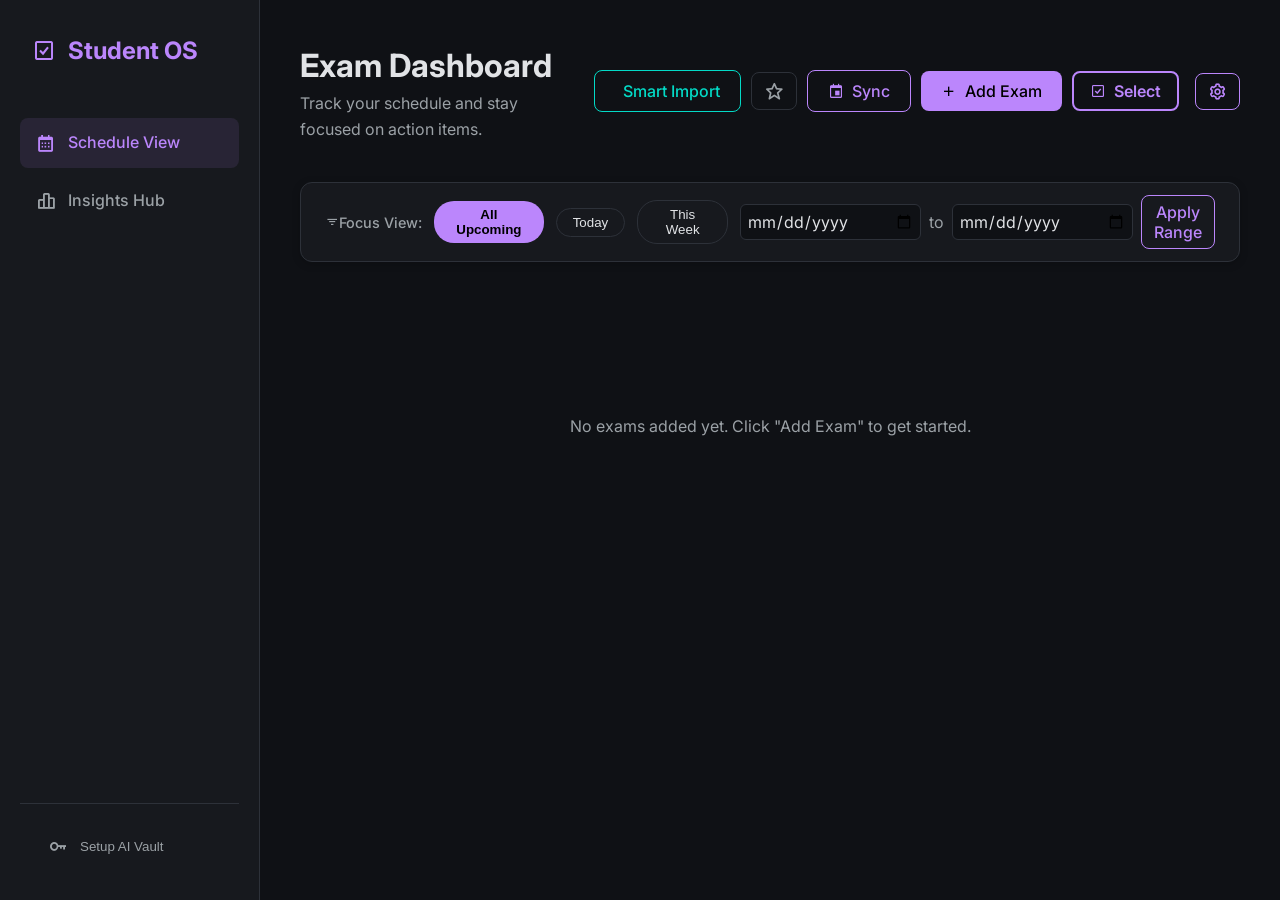
==== commit 293521e7: "feat: implement 'select' on the exams page" ====
--- a/index.html
+++ b/index.html
@@ -54,6 +54,14 @@
                 <!-- Unified right-side flex container: buttons + cog -->
                 <div class="header-actions-wrapper">
                     <div class="header-actions">
+                        <!-- Selection Mode Actions -->
+                        <button id="select-all-toggle-btn" class="secondary-btn" style="display: none;">
+                            <i class='bx bx-list-check'></i> Select All
+                        </button>
+                        <button id="delete-selected-btn" class="secondary-btn" style="display: none; border-color: #cf6679; background: rgba(207, 102, 121, 0.05); color: #cf6679;">
+                            <i class='bx bx-check-double'></i> Delete Selected (<span id="selected-count">0</span>)
+                        </button>
+
                         <button id="smart-import-btn" class="secondary-btn" title="AI Import">
                             <i class='bx bx-sparkles'></i> Smart Import
                         </button>
@@ -66,6 +74,9 @@
                         </button>
                         <button id="add-exam-btn" class="primary-btn">
                             <i class='bx bx-plus'></i> Add Exam
+                        </button>
+                        <button id="selection-toggle-btn" class="select-action-btn" title="Select">
+                            <i class='bx bx-check-square'></i> Select
                         </button>
                     </div>
                     <!-- ThemeManager injects the cog button here -->
--- a/src/styles.css
+++ b/src/styles.css
@@ -246,6 +246,57 @@
 #smart-import-btn:hover {
     background-color: rgba(3, 218, 198, 0.1);
     box-shadow: 0 0 12px rgba(3, 218, 198, 0.2);
+}
+
+/* Labeled Selection Button */
+.select-action-btn {
+    display: inline-flex;
+    align-items: center;
+    justify-content: center;
+    gap: 8px;
+    padding: 8px 16px;
+    border: 2px solid var(--primary-color);
+    background: transparent;
+    color: var(--primary-color);
+    border-radius: 8px;
+    font-size: 1rem;
+    font-weight: 600;
+    cursor: pointer;
+    transition: all 0.2s ease;
+    font-family: 'Inter', sans-serif;
+}
+
+.select-action-btn:hover {
+    background-color: color-mix(in srgb, var(--primary-color) 10%, transparent);
+    box-shadow: 0 0 0 3px color-mix(in srgb, var(--primary-color) 15%, transparent);
+}
+
+/* Cloned Checkbox CSS from Analytics Page */
+.exam-checkbox {
+    position: absolute;
+    top: 2px;
+    left: 0;
+    z-index: 10;
+    width: 18px;
+    height: 18px;
+    cursor: pointer;
+    accent-color: var(--primary-color);
+    border: 2px solid var(--border-color);
+    border-radius: 4px;
+    background: var(--surface-color);
+    transition: transform 0.2s cubic-bezier(0.4, 0, 0.2, 1);
+}
+.exam-checkbox:hover {
+    transform: scale(1.1);
+}
+.exam-checkbox:checked {
+    opacity: 1;
+    background: var(--primary-color);
+}
+
+/* Let the card be clickable in selection mode */
+.selection-mode-active .exam-card {
+    cursor: pointer;
 }
 
 #api-settings-btn:hover {
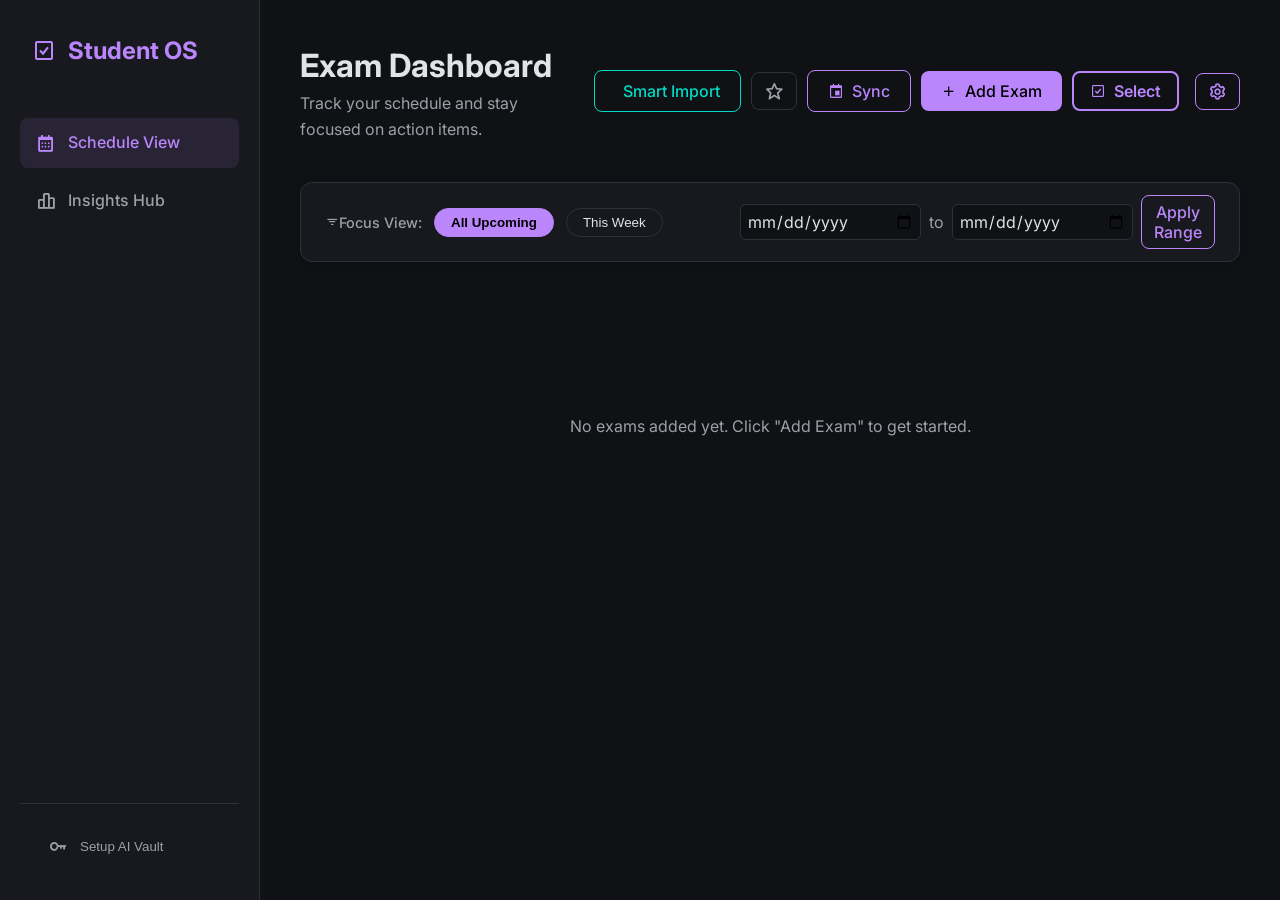
==== commit 4b9b69e3: "feat: dynamic moed filters in focus view" ====
--- a/index.html
+++ b/index.html
@@ -89,9 +89,9 @@
             <!-- Time Filters Control Bar -->
             <div class="filter-bar" style="display: flex; gap: 12px; background: var(--surface-color); padding: 12px 24px; border-radius: 12px; box-shadow: 0 2px 8px rgba(0,0,0,0.2); border: 1px solid var(--border-color); margin-bottom: 24px; align-items: center;">
                 <span class="filter-label" style="color: var(--text-secondary); font-size: 0.9rem; font-weight: 500; flex-shrink: 0; white-space: nowrap;"><i class='bx bx-filter'></i> Focus View:</span>
-                <button class="filter-btn active" data-filter="all" style="background: var(--primary-color); color: #000; border: none; padding: 6px 16px; border-radius: 20px; font-weight: 600; cursor: pointer;">All Upcoming</button>
-                <button class="filter-btn" data-filter="today" style="background: transparent; color: var(--text-primary); border: 1px solid var(--border-color); padding: 6px 16px; border-radius: 20px; font-weight: 500; cursor: pointer;">Today</button>
-                <button class="filter-btn" data-filter="week" style="background: transparent; color: var(--text-primary); border: 1px solid var(--border-color); padding: 6px 16px; border-radius: 20px; font-weight: 500; cursor: pointer;">This Week</button>
+                <button class="filter-btn active" data-filter="all">All Upcoming</button>
+                <span id="dynamic-moed-filters" style="display: contents;"></span>
+                <button class="filter-btn" data-filter="week">This Week</button>
                 <div class="custom-range-picker" style="margin-left: auto; display: flex; align-items: center; gap: 8px; flex-shrink: 0;">
                     <input type="date" id="filter-start-date" style="padding: 6px; border-radius: 6px; border: 1px solid var(--border-color); background: var(--bg-color); color: var(--text-primary); font-family: 'Inter';">
                     <span class="range-separator" style="color: var(--text-secondary)">to</span>
--- a/src/styles.css
+++ b/src/styles.css
@@ -358,6 +358,26 @@
 }
 
 /* Compact Filter Bar Animations */
+.filter-btn {
+    background: transparent;
+    color: var(--text-primary);
+    border: 1px solid var(--border-color);
+    padding: 6px 16px;
+    border-radius: 20px;
+    font-weight: 500;
+    cursor: pointer;
+    transition: all 0.2s ease;
+}
+.filter-btn:hover {
+    background: rgba(255, 255, 255, 0.05);
+}
+.filter-btn.active {
+    background: var(--primary-color);
+    color: #000;
+    border-color: var(--primary-color);
+    font-weight: 600;
+}
+
 .filter-label {
     transition: max-width 0.4s ease, opacity 0.3s ease, margin 0.3s ease;
     overflow: hidden;
@@ -956,7 +976,8 @@
 
 input[type="text"],
 input[type="date"],
-input[type="time"] {
+input[type="time"],
+input[type="number"] {
     width: 100%;
     padding: 12px;
     background-color: var(--bg-color);
@@ -965,15 +986,17 @@
     color: var(--text-primary);
     font-family: inherit;
     font-size: 1rem;
-    transition: border-color 0.2s;
+    transition: border-color 0.2s, box-shadow 0.2s;
 }
 
 input[type="text"]:focus,
 input[type="date"]:focus,
 input[type="time"]:focus,
+input[type="number"]:focus,
 select:focus {
     outline: none;
     border-color: var(--primary-color);
+    box-shadow: 0 0 8px rgba(187, 134, 252, 0.2);
 }
 
 select {
@@ -1200,6 +1223,8 @@
 /* =============================================
    Modern Toggle Switch — standardized across all pages
    ============================================= */
+   Modern Toggle Switch — standardized across all pages
+   ============================================= */
 .modern-toggle-wrapper {
     display: inline-flex;
     align-items: center;
@@ -1281,4 +1306,107 @@
 }
 
 
-
+@keyframes pulse-warning-glow {
+    0%   { box-shadow: 0 0 0 0 rgba(255, 152, 0, 0); }
+    50%  { box-shadow: 0 0 12px 4px rgba(255, 152, 0, 0.25); }
+    100% { box-shadow: 0 0 0 0 rgba(255, 152, 0, 0); }
+}
+
+.resolution-widget { 
+    cursor: pointer;
+    transition: transform 0.2s, box-shadow 0.2s, border-color 0.2s;
+}
+.resolution-widget:hover { 
+    transform: translateY(-2px); 
+    box-shadow: 0 4px 16px rgba(255, 152, 0, 0.3); 
+    border-color: rgba(255, 152, 0, 0.5); 
+}
+
+/* Glow state — applied only when issueCount > 0 */
+.resolution-widget--active {
+    animation: pulse-warning-glow 2.4s ease-in-out infinite;
+    border-color: rgba(255, 152, 0, 0.35);
+}
+.resolution-widget--active:hover {
+    animation: none; /* pause glow on hover so the static hover shadow reads cleanly */
+}
+
+/* Warning badge shown on course cards when data is missing */
+.warning-badge {
+    display: inline-flex;
+    align-items: center;
+    gap: 4px;
+    font-size: 0.75rem;
+    color: #ff9800;
+    background: rgba(255, 152, 0, 0.08);
+    border: 1px solid rgba(255, 152, 0, 0.3);
+    padding: 2px 8px;
+    border-radius: 4px;
+    font-weight: 500;
+}
+
+/* Obligation badge for valid 0-credit courses (e.g. mandatory seminars) */
+.obligation-badge {
+    display: inline-flex;
+    align-items: center;
+    gap: 4px;
+    font-size: 0.75rem;
+    color: var(--secondary-color);
+    background: rgba(3, 218, 198, 0.08);
+    border: 1px solid rgba(3, 218, 198, 0.25);
+    padding: 2px 8px;
+    border-radius: 4px;
+    font-weight: 500;
+}
+
+/* Resolution Center Modal components */
+.issue-group-title {
+    font-size: 0.75rem;
+    font-weight: 700;
+    text-transform: uppercase;
+    letter-spacing: 0.8px;
+    color: var(--text-secondary);
+    padding: 4px 0 6px;
+    border-bottom: 1px solid var(--border-color);
+    margin-bottom: 4px;
+}
+
+.resolution-row {
+    display: flex;
+    justify-content: space-between;
+    align-items: center;
+    background: var(--bg-color);
+    padding: 12px 16px;
+    border-radius: 8px;
+    border: 1px solid var(--border-color);
+    transition: border-color 0.2s;
+}
+.resolution-row:hover {
+    border-color: rgba(255, 152, 0, 0.3);
+}
+
+.resolution-badge {
+    display: inline-block;
+    font-size: 0.75rem;
+    padding: 2px 6px;
+    border-radius: 4px;
+    border: 1px solid;
+    font-weight: 500;
+}
+
+.resolution-input {
+    padding: 6px 8px;
+    border-radius: 6px;
+    border: 1px solid var(--border-color);
+    background: var(--surface-color);
+    color: var(--text-primary);
+    font-family: inherit;
+    font-size: 0.9rem;
+    width: 110px;
+    transition: border-color 0.2s, box-shadow 0.2s;
+}
+.resolution-input:focus {
+    outline: none;
+    border-color: var(--primary-color);
+    box-shadow: 0 0 6px rgba(79, 172, 254, 0.2);
+}
